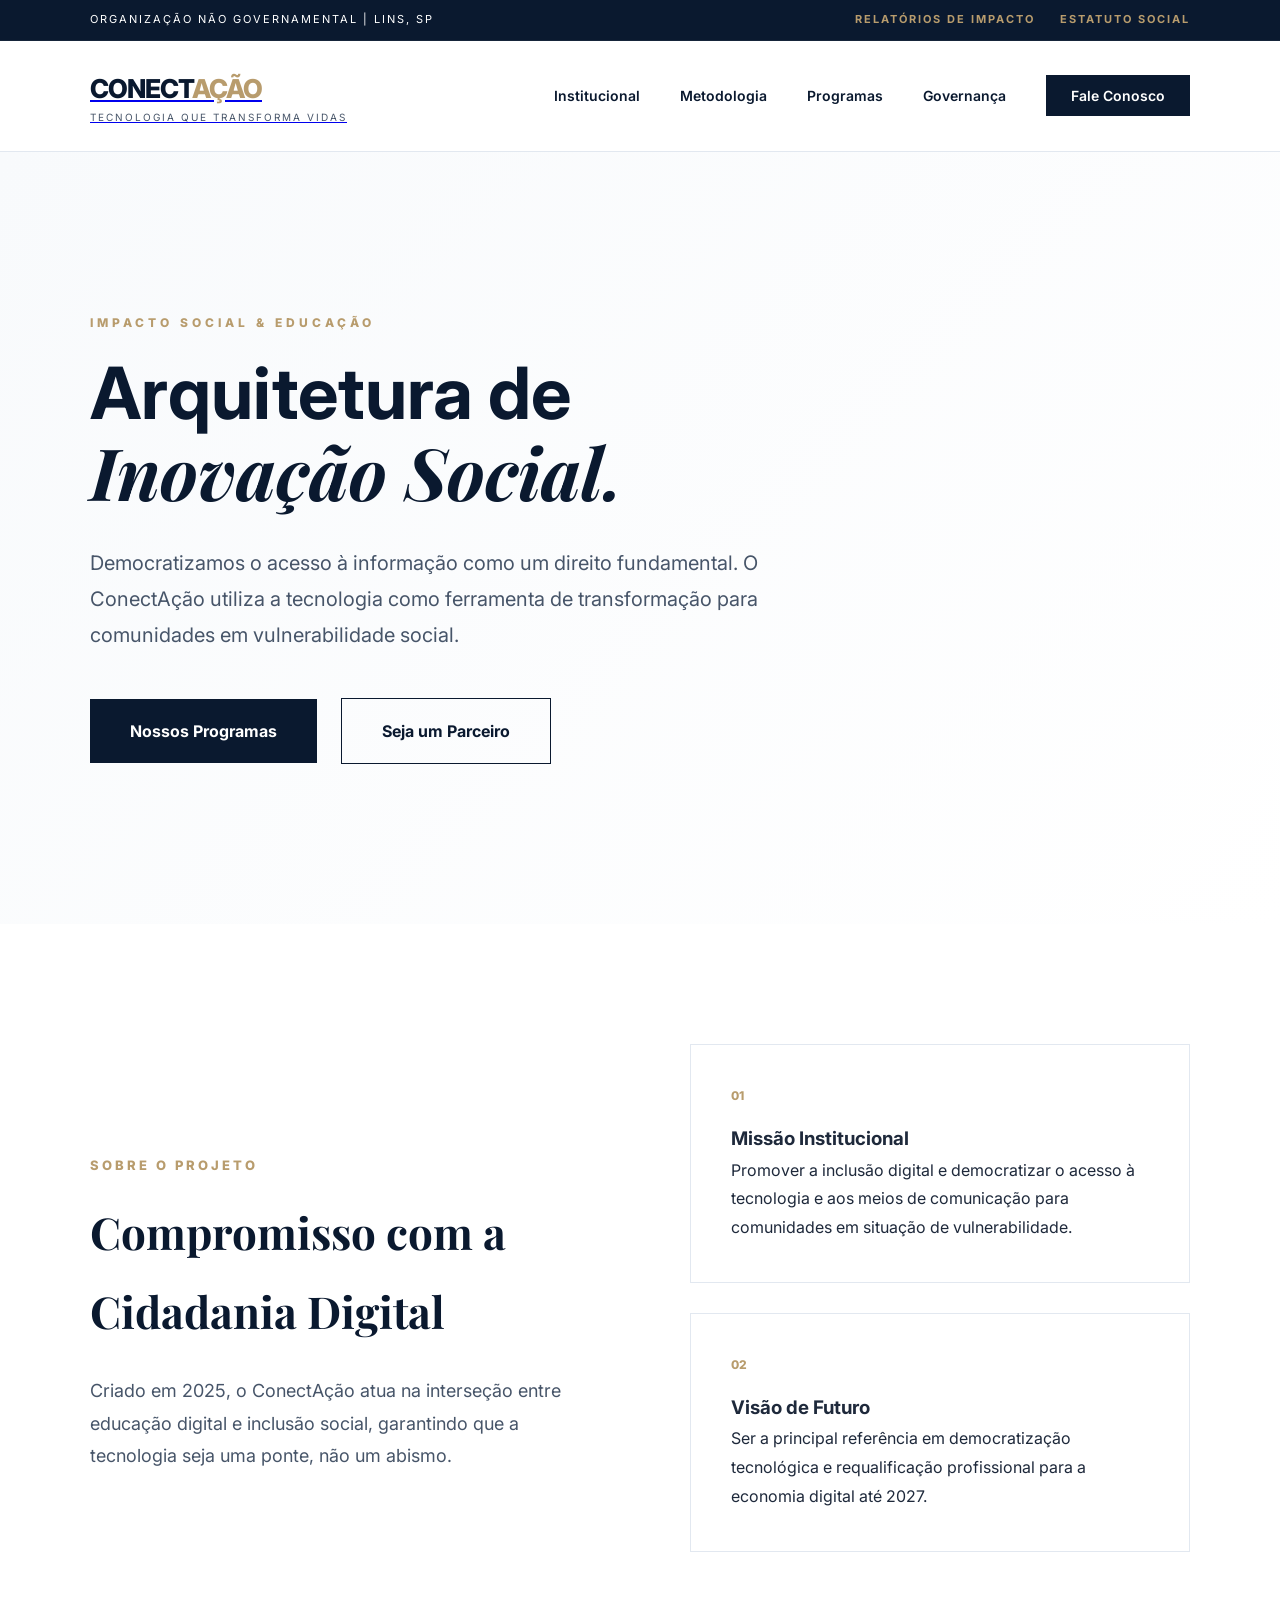
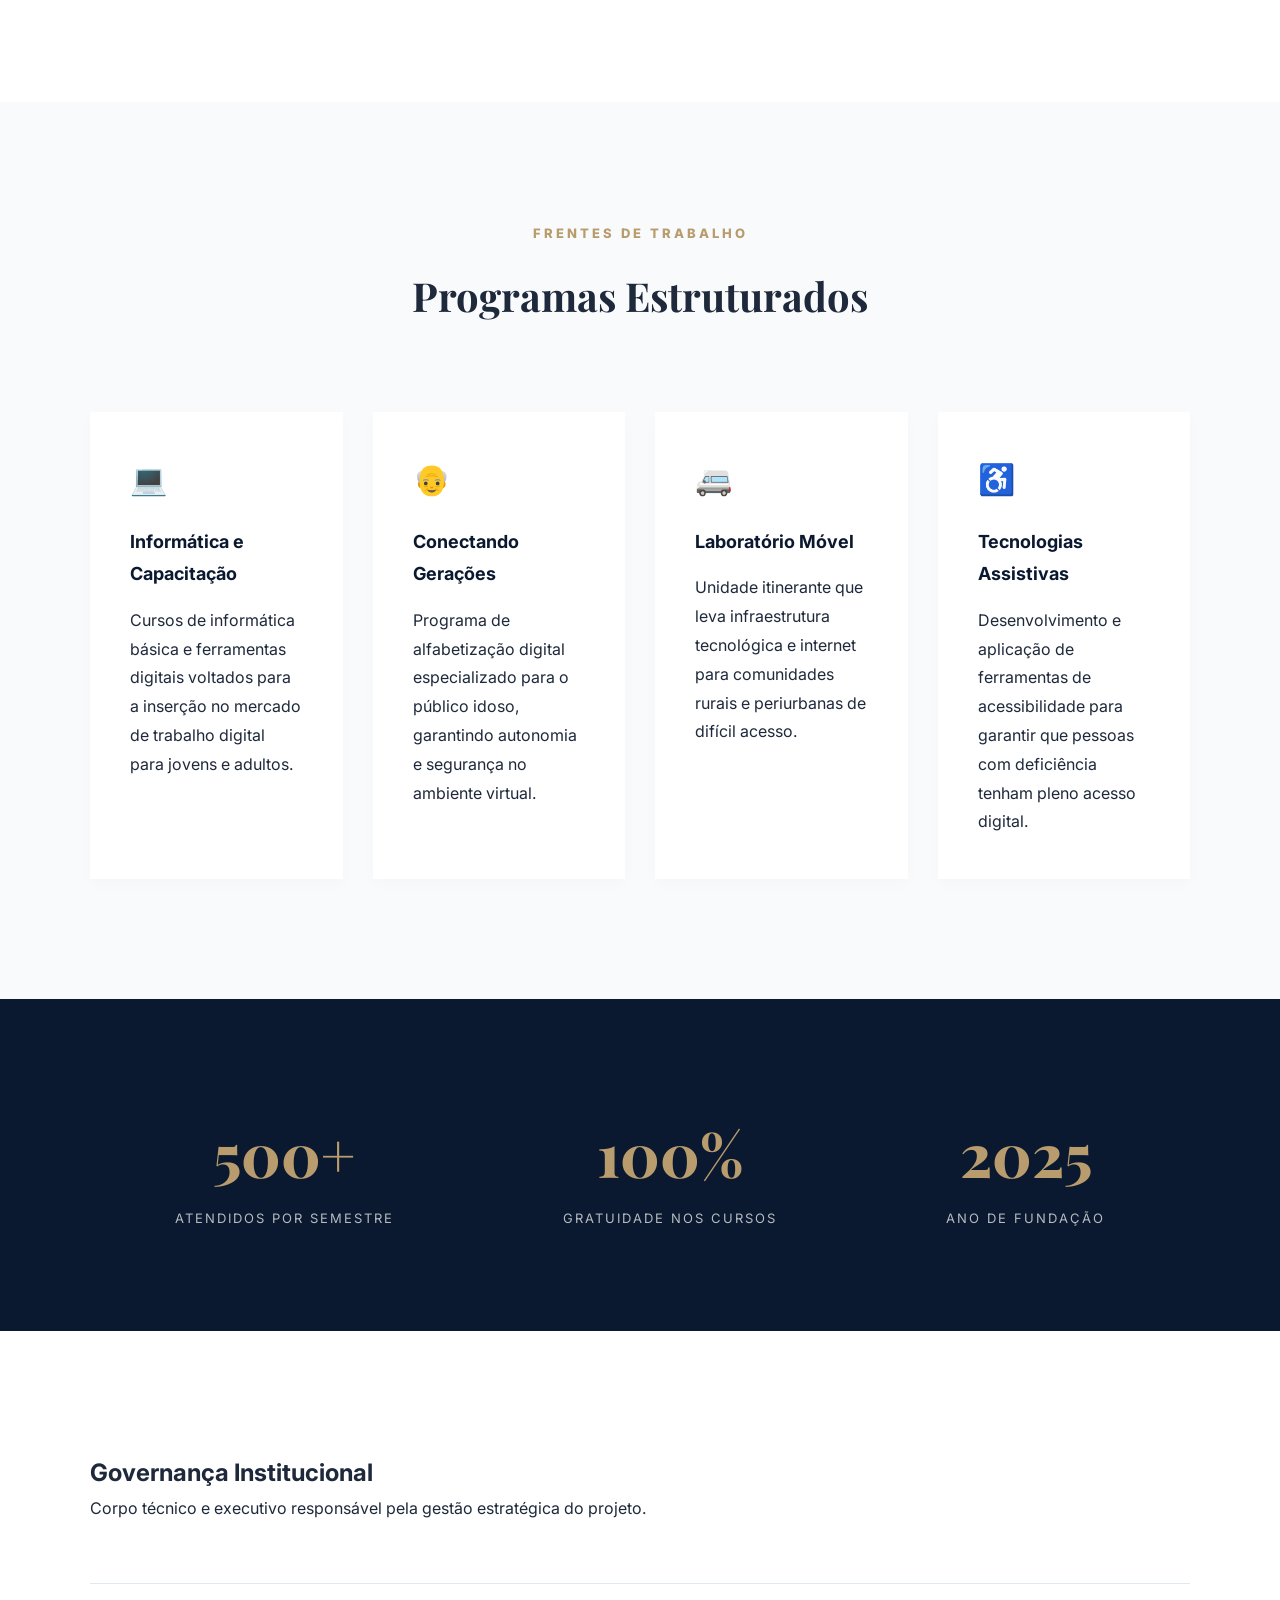
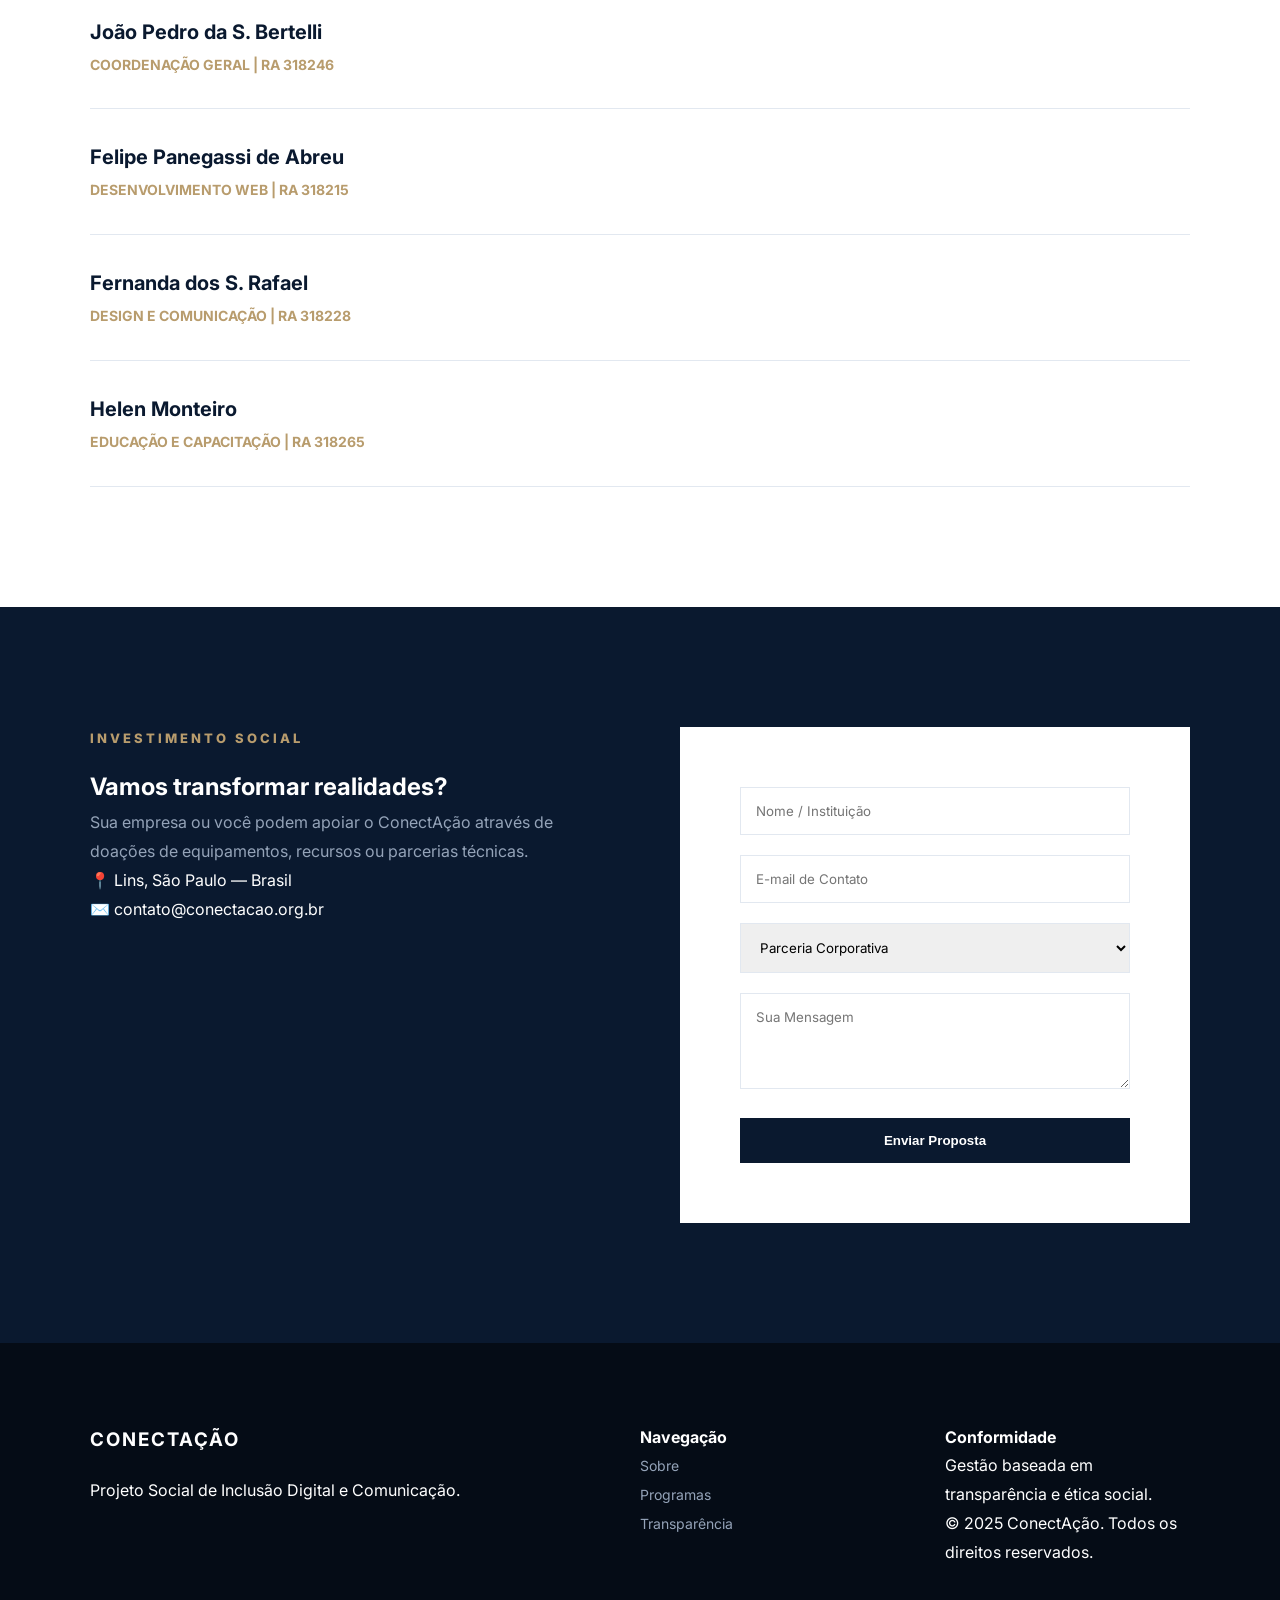
==== conectacao/Index.html @ 4075c325 "feat: estrutura inicial do projeto ConectAção" ====
<!DOCTYPE html>
<html lang="pt-BR">
<head>
    <meta charset="UTF-8">
    <meta name="viewport" content="width=device-width, initial-scale=1.0">
    <title>ConectAção — Inclusão Digital e Responsabilidade Social</title>
    <link href="https://fonts.googleapis.com/css2?family=Playfair+Display:ital,wght@0,700;1,700&family=Inter:wght@300;400;500;600;700;800&display=swap" rel="stylesheet">
    <link rel="stylesheet" href="Styles.css">
</head>
<body>

    <aside class="top-bar">
        <div class="container flex-row">
            <div class="top-label">Organização Não Governamental | Lins, SP</div>
            <div class="top-nav">
                <a href="#transparencia">Relatórios de Impacto</a>
                <a href="#governanca">Estatuto Social</a>
            </div>
        </div>
    </aside>

    <header class="main-header">
        <div class="container header-wrapper">
            <div class="brand">
                <a href="#" class="logo-group">
                    <span class="logo-main">CONECT<span>AÇÃO</span></span>
                    <span class="logo-tagline">Tecnologia que transforma vidas</span>
                </a>
            </div>
            <nav class="navigation">
                <ul class="nav-list">
                    <li><a href="#institucional">Institucional</a></li>
                    <li><a href="#metodologia">Metodologia</a></li>
                    <li><a href="#programas">Programas</a></li>
                    <li><a href="#equipe">Governança</a></li>
                    <li><a href="#contato" class="btn-nav">Fale Conosco</a></li>
                </ul>
            </nav>
        </div>
    </header>

    <main>
        <section class="hero-section">
            <div class="container">
                <div class="hero-grid">
                    <div class="hero-content">
                        <span class="category-tag">Impacto Social & Educação</span>
                        <h1>Arquitetura de <br><span class="serif">Inovação Social.</span></h1>
                        <p>Democratizamos o acesso à informação como um direito fundamental. O ConectAção utiliza a tecnologia como ferramenta de transformação para comunidades em vulnerabilidade social.</p>
                        <div class="hero-cta">
                            <a href="#programas" class="btn btn-dark">Nossos Programas</a>
                            <a href="#contato" class="btn btn-outline">Seja um Parceiro</a>
                        </div>
                    </div>
                </div>
            </div>
        </section>

        <section id="institucional" class="section-spacer">
            <div class="container">
                <div class="grid-2">
                    <div class="content-header">
                        <span class="overline">Sobre o Projeto</span>
                        <h2>Compromisso com a Cidadania Digital</h2>
                        <p class="text-lead">Criado em 2025, o ConectAção atua na interseção entre educação digital e inclusão social, garantindo que a tecnologia seja uma ponte, não um abismo.</p>
                    </div>
                    <div class="cards-stack">
                        <div class="info-card">
                            <div class="card-num">01</div>
                            <h3>Missão Institucional</h3>
                            <p>Promover a inclusão digital e democratizar o acesso à tecnologia e aos meios de comunicação para comunidades em situação de vulnerabilidade.</p>
                        </div>
                        <div class="info-card">
                            <div class="card-num">02</div>
                            <h3>Visão de Futuro</h3>
                            <p>Ser a principal referência em democratização tecnológica e requalificação profissional para a economia digital até 2027.</p>
                        </div>
                    </div>
                </div>
            </div>
        </section>

        <section id="programas" class="section-spacer bg-soft">
            <div class="container">
                <div class="center-header">
                    <span class="overline">Frentes de Trabalho</span>
                    <h2>Programas Estruturados</h2>
                </div>
                <div class="program-grid">
                    <article class="program-item">
                        <div class="p-icon">💻</div>
                        <h4>Informática e Capacitação</h4>
                        <p>Cursos de informática básica e ferramentas digitais voltados para a inserção no mercado de trabalho digital para jovens e adultos.</p>
                    </article>
                    <article class="program-item">
                        <div class="p-icon">👴</div>
                        <h4>Conectando Gerações</h4>
                        <p>Programa de alfabetização digital especializado para o público idoso, garantindo autonomia e segurança no ambiente virtual.</p>
                    </article>
                    <article class="program-item">
                        <div class="p-icon">🚐</div>
                        <h4>Laboratório Móvel</h4>
                        <p>Unidade itinerante que leva infraestrutura tecnológica e internet para comunidades rurais e periurbanas de difícil acesso.</p>
                    </article>
                    <article class="program-item">
                        <div class="p-icon">♿</div>
                        <h4>Tecnologias Assistivas</h4>
                        <p>Desenvolvimento e aplicação de ferramentas de acessibilidade para garantir que pessoas com deficiência tenham pleno acesso digital.</p>
                    </article>
                </div>
            </div>
        </section>

        <section class="impact-stats">
            <div class="container">
                <div class="stats-grid">
                    <div class="stat-box">
                        <div class="stat-value">500+</div>
                        <div class="stat-label">Atendidos por Semestre</div>
                    </div>
                    <div class="stat-box">
                        <div class="stat-value">100%</div>
                        <div class="stat-label">Gratuidade nos Cursos</div>
                    </div>
                    <div class="stat-box">
                        <div class="stat-value">2025</div>
                        <div class="stat-label">Ano de Fundação</div>
                    </div>
                </div>
            </div>
        </section>

        <section id="equipe" class="section-spacer">
            <div class="container">
                <div class="section-title-line">
                    <h2>Governança Institucional</h2>
                    <p>Corpo técnico e executivo responsável pela gestão estratégica do projeto.</p>
                </div>
                <div class="team-list">
                    <div class="member-entry">
                        <div class="member-info">
                            <strong>João Pedro da S. Bertelli</strong>
                            <span>Coordenação Geral | RA 318246</span>
                        </div>
                    </div>
                    <div class="member-entry">
                        <div class="member-info">
                            <strong>Felipe Panegassi de Abreu</strong>
                            <span>Desenvolvimento Web | RA 318215</span>
                        </div>
                    </div>
                    <div class="member-entry">
                        <div class="member-info">
                            <strong>Fernanda dos S. Rafael</strong>
                            <span>Design e Comunicação | RA 318228</span>
                        </div>
                    </div>
                    <div class="member-entry">
                        <div class="member-info">
                            <strong>Helen Monteiro </strong>
                            <span>Educação e Capacitação | RA 318265</span>
                        </div>
                    </div>
                </div>
            </div>
        </section>

        <section id="contato" class="section-spacer bg-dark">
            <div class="container">
                <div class="contact-wrapper">
                    <div class="contact-text">
                        <span class="overline gold">Investimento Social</span>
                        <h2 class="white">Vamos transformar realidades?</h2>
                        <p class="white-faded">Sua empresa ou você podem apoiar o ConectAção através de doações de equipamentos, recursos ou parcerias técnicas.</p>
                        <div class="contact-details">
                            <p class="white">📍 Lins, São Paulo — Brasil</p>
                            <p class="white">✉️ contato@conectacao.org.br</p>
                        </div>
                    </div>
                    <div class="contact-form">
                        <form>
                            <input type="text" placeholder="Nome / Instituição" required>
                            <input type="email" placeholder="E-mail de Contato" required>
                            <select>
                                <option>Parceria Corporativa</option>
                                <option>Doação de Equipamentos</option>
                                <option>Voluntariado Técnico</option>
                                <option>Dúvidas Gerais</option>
                            </select>
                            <textarea rows="4" placeholder="Sua Mensagem"></textarea>
                            <button type="submit" class="btn-submit">Enviar Proposta</button>
                        </form>
                    </div>
                </div>
            </div>
        </section>
    </main>

    <footer class="footer-corporate">
        <div class="container footer-grid">
            <div class="footer-brand">
                <h3>CONECTAÇÃO</h3>
                <p>Projeto Social de Inclusão Digital e Comunicação.</p>
            </div>
            <div class="footer-links">
                <h4>Navegação</h4>
                <ul>
                    <li><a href="#institucional">Sobre</a></li>
                    <li><a href="#programas">Programas</a></li>
                    <li><a href="#contato">Transparência</a></li>
                </ul>
            </div>
            <div class="footer-legal">
                <h4>Conformidade</h4>
                <p>Gestão baseada em transparência e ética social.</p>
                <p>&copy; 2025 ConectAção. Todos os direitos reservados.</p>
            </div>
        </div>
    </footer>

</body>
</html>
---- conectacao/Styles.css ----
/* 1. VARIÁVEIS E SISTEMA DE DESIGN */
:root {
    --navy-blue: #0a192f;
    --navy-light: #112240;
    --gold-subtle: #b89c6d;
    --gold-dark: #967d48;
    --slate-dark: #1e293b;
    --slate-text: #475569;
    --border-gray: #e2e8f0;
    --soft-bg: #f8fafc;
    --pure-white: #ffffff;
    --transition-smooth: all 0.5s cubic-bezier(0.165, 0.84, 0.44, 1);
    --container-width: 1140px;
}

/* 2. CONFIGURAÇÕES BASE */
* {
    margin: 0;
    padding: 0;
    box-sizing: border-box;
}

html {
    scroll-behavior: smooth;
}

body {
    font-family: 'Inter', sans-serif;
    color: var(--slate-dark);
    line-height: 1.8;
    background-color: var(--pure-white);
    -webkit-font-smoothing: antialiased;
}

/* 3. UTILITÁRIOS DE LAYOUT */
.container {
    max-width: var(--container-width);
    margin: 0 auto;
    padding: 0 20px;
}

.flex-row {
    display: flex;
    justify-content: space-between;
    align-items: center;
}

.section-spacer {
    padding: 120px 0;
}

.bg-soft { background-color: var(--soft-bg); }
.bg-dark { background-color: var(--navy-blue); }

.white { color: var(--pure-white); }
.white-faded { color: #94a3b8; }
.serif { font-family: 'Playfair Display', serif; font-style: italic; }

/* 4. TOP BAR & HEADER */
.top-bar {
    background: var(--navy-blue);
    color: var(--pure-white);
    font-size: 11px;
    padding: 10px 0;
    text-transform: uppercase;
    letter-spacing: 2px;
    border-bottom: 1px solid rgba(255,255,255,0.05);
}

.top-nav a {
    color: var(--gold-subtle);
    text-decoration: none;
    margin-left: 20px;
    font-weight: 700;
}

.main-header {
    padding: 25px 0;
    border-bottom: 1px solid var(--border-gray);
    position: sticky;
    top: 0;
    background: rgba(255,255,255,0.98);
    z-index: 1000;
}

.header-wrapper {
    display: flex;
    justify-content: space-between;
    align-items: center;
}

.logo-main {
    font-weight: 800;
    font-size: 26px;
    letter-spacing: -1px;
    color: var(--navy-blue);
    display: block;
}

.logo-main span { color: var(--gold-subtle); }

.logo-tagline {
    font-size: 10px;
    text-transform: uppercase;
    letter-spacing: 2px;
    color: var(--slate-text);
    display: block;
    margin-top: -5px;
}

.nav-list {
    display: flex;
    list-style: none;
    gap: 40px;
    align-items: center;
}

.nav-list a {
    text-decoration: none;
    color: var(--navy-blue);
    font-size: 14px;
    font-weight: 600;
    transition: var(--transition-smooth);
}

.nav-list a:hover { color: var(--gold-subtle); }

.btn-nav {
    background: var(--navy-blue);
    color: #fff !important;
    padding: 12px 25px;
    border-radius: 0;
}

/* 5. HERO SECTION */
.hero-section {
    padding: 160px 0;
    background: linear-gradient(135deg, var(--soft-bg) 0%, #ffffff 100%);
    position: relative;
    overflow: hidden;
}

.hero-grid {
    display: grid;
    grid-template-columns: 1fr;
}

.category-tag {
    color: var(--gold-subtle);
    text-transform: uppercase;
    font-weight: 800;
    font-size: 12px;
    letter-spacing: 4px;
    display: block;
    margin-bottom: 20px;
}

.hero-content h1 {
    font-size: 72px;
    line-height: 1.1;
    color: var(--navy-blue);
    margin-bottom: 30px;
}

.hero-content p {
    font-size: 20px;
    max-width: 700px;
    color: var(--slate-text);
    margin-bottom: 45px;
}

.btn {
    padding: 18px 40px;
    text-decoration: none;
    font-weight: 700;
    display: inline-block;
    transition: var(--transition-smooth);
}

.btn-dark { background: var(--navy-blue); color: #fff; }
.btn-outline { border: 1px solid var(--navy-blue); color: var(--navy-blue); margin-left: 20px; }

/* 6. INSTITUCIONAL GRID */
.grid-2 {
    display: grid;
    grid-template-columns: 1fr 1fr;
    gap: 100px;
    align-items: center;
}

.overline {
    color: var(--gold-subtle);
    text-transform: uppercase;
    font-size: 13px;
    font-weight: 800;
    letter-spacing: 3px;
    display: block;
    margin-bottom: 15px;
}

.content-header h2 {
    font-family: 'Playfair Display', serif;
    font-size: 44px;
    color: var(--navy-blue);
    margin-bottom: 25px;
}

.text-lead { font-size: 18px; color: var(--slate-text); }

.info-card {
    padding: 40px;
    border: 1px solid var(--border-gray);
    margin-bottom: 30px;
    transition: var(--transition-smooth);
}

.info-card:hover { border-color: var(--gold-subtle); transform: translateY(-5px); }

.card-num { color: var(--gold-subtle); font-weight: 800; font-size: 12px; margin-bottom: 15px; }

/* 7. PROGRAMAS GRID */
.center-header { text-align: center; margin-bottom: 80px; }
.center-header h2 { font-family: 'Playfair Display', serif; font-size: 40px; }

.program-grid {
    display: grid;
    grid-template-columns: repeat(4, 1fr);
    gap: 30px;
}

.program-item {
    background: #fff;
    padding: 40px;
    border-bottom: 3px solid transparent;
    transition: var(--transition-smooth);
    box-shadow: 0 5px 15px rgba(0,0,0,0.02);
}

.program-item:hover {
    border-bottom-color: var(--gold-subtle);
    box-shadow: 0 20px 40px rgba(0,0,0,0.05);
}

.p-icon { font-size: 30px; margin-bottom: 20px; }
.program-item h4 { margin-bottom: 15px; color: var(--navy-blue); font-size: 18px; }

/* 8. ESTATÍSTICAS */
.impact-stats {
    padding: 100px 0;
    background: var(--navy-blue);
    color: #fff;
}

.stats-grid {
    display: flex;
    justify-content: space-around;
    text-align: center;
}

.stat-value { font-size: 60px; font-weight: 800; color: var(--gold-subtle); font-family: 'Playfair Display', serif; }
.stat-label { text-transform: uppercase; letter-spacing: 2px; font-size: 13px; opacity: 0.7; }

/* 9. GOVERNANÇA LISTA */
.team-list { margin-top: 60px; border-top: 1px solid var(--border-gray); }
.member-entry {
    padding: 30px 0;
    border-bottom: 1px solid var(--border-gray);
    display: flex;
    justify-content: space-between;
}

.member-info strong { font-size: 20px; color: var(--navy-blue); display: block; }
.member-info span { font-size: 14px; color: var(--gold-subtle); font-weight: 700; text-transform: uppercase; }

/* 10. CONTATO & FORMULÁRIO */
.contact-wrapper {
    display: grid;
    grid-template-columns: 1fr 1fr;
    gap: 80px;
}

.contact-form {
    background: #fff;
    padding: 60px;
}

.contact-form input, .contact-form select, .contact-form textarea {
    width: 100%;
    padding: 15px;
    margin-bottom: 20px;
    border: 1px solid var(--border-gray);
    font-family: inherit;
}

.btn-submit {
    background: var(--navy-blue);
    color: #fff;
    padding: 15px 30px;
    border: none;
    font-weight: 800;
    cursor: pointer;
    width: 100%;
}

/* 11. FOOTER */
.footer-corporate {
    background: #050c16;
    color: #fff;
    padding: 80px 0 40px;
}

.footer-grid { display: grid; grid-template-columns: 2fr 1fr 1fr; gap: 60px; }
.footer-brand h3 { letter-spacing: 2px; margin-bottom: 20px; }
.footer-links ul { list-style: none; }
.footer-links a { color: #94a3b8; text-decoration: none; font-size: 14px; }

/* 12. RESPONSIVIDADE ADAPTATIVA */
@media (max-width: 992px) {
    .grid-2, .contact-wrapper { grid-template-columns: 1fr; gap: 50px; }
    .program-grid { grid-template-columns: repeat(2, 1fr); }
    .hero-content h1 { font-size: 50px; }
}

@media (max-width: 768px) {
    .stats-grid { flex-direction: column; gap: 40px; }
    .nav-list { display: none; } /* Implementar Menu Mobile se necessário */
    .hero-section { padding: 100px 0; }
}
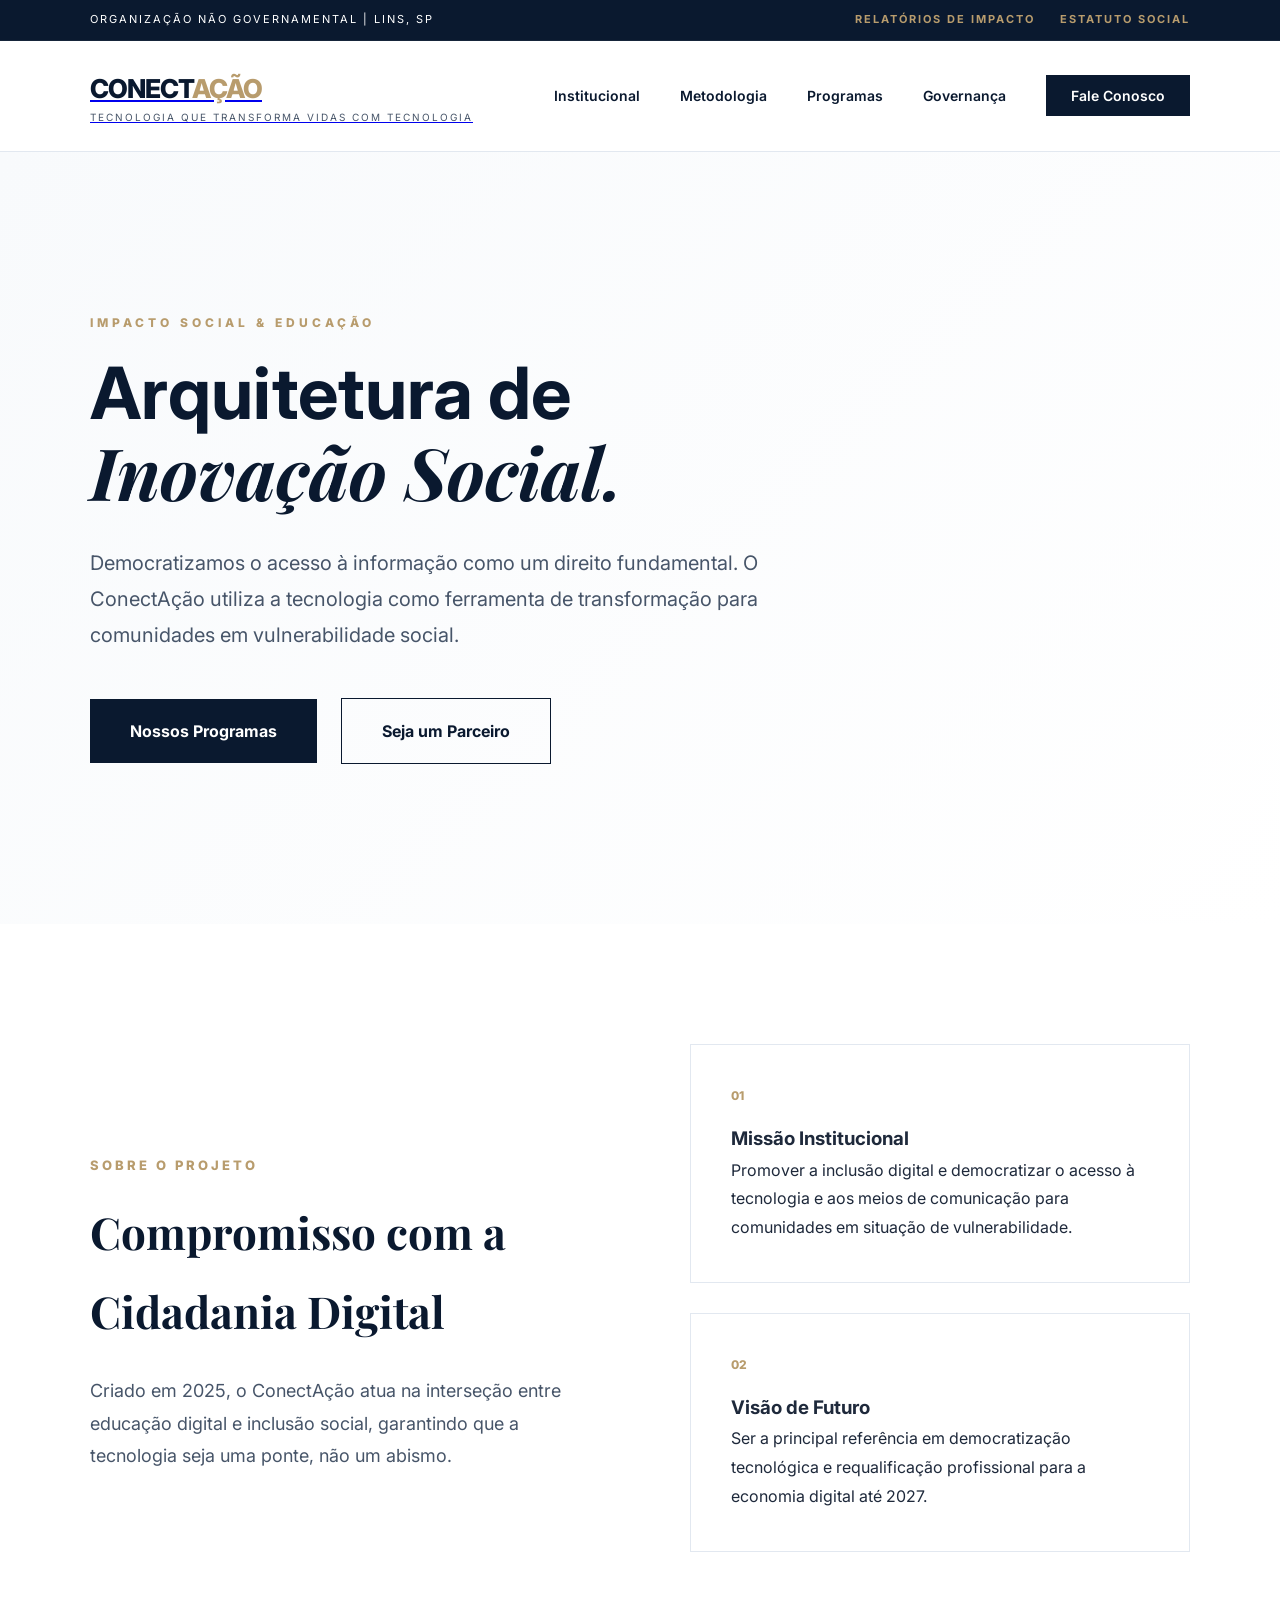
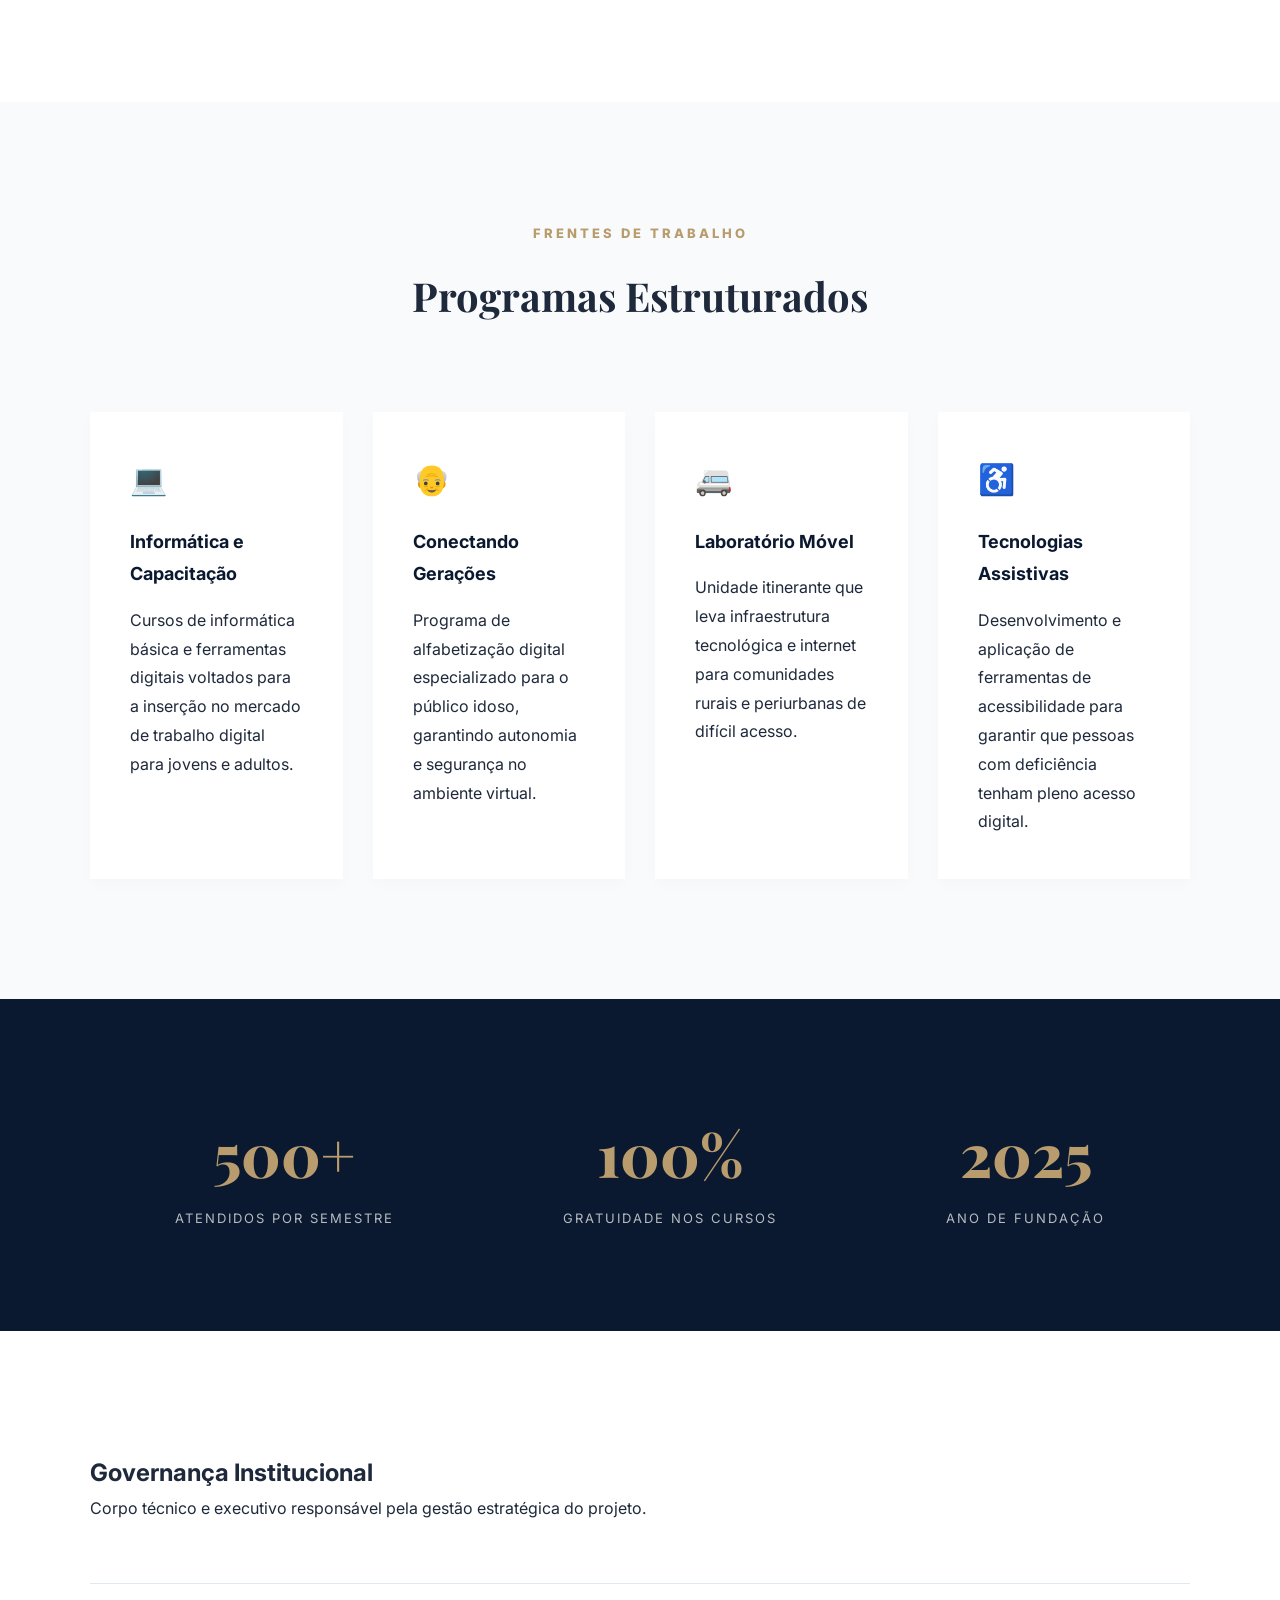
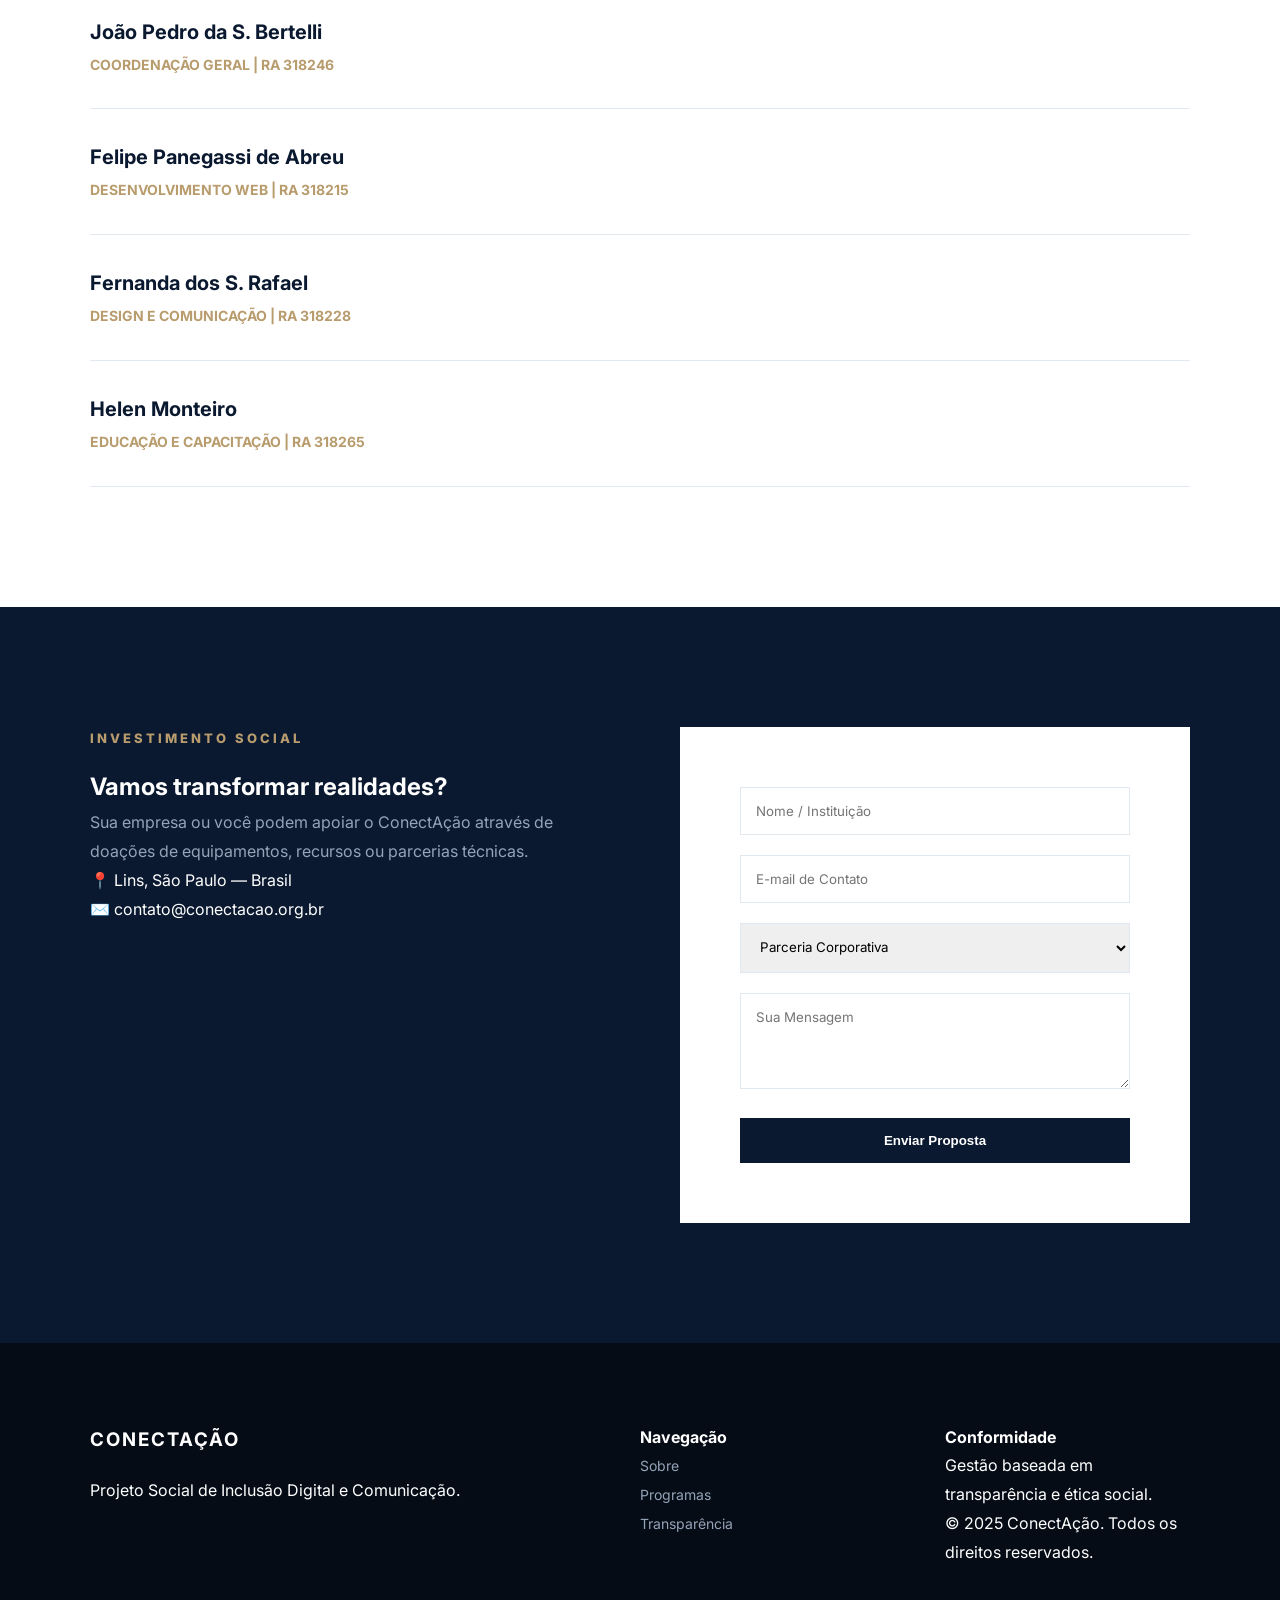
==== commit 92fa4617: "feat: adiciona header e hero section" ====
--- a/conectacao/Index.html
+++ b/conectacao/Index.html
@@ -24,7 +24,7 @@
             <div class="brand">
                 <a href="#" class="logo-group">
                     <span class="logo-main">CONECT<span>AÇÃO</span></span>
-                    <span class="logo-tagline">Tecnologia que transforma vidas</span>
+                    <span class="logo-tagline">Tecnologia que transforma vidas com tecnologia</span>
                 </a>
             </div>
             <nav class="navigation">
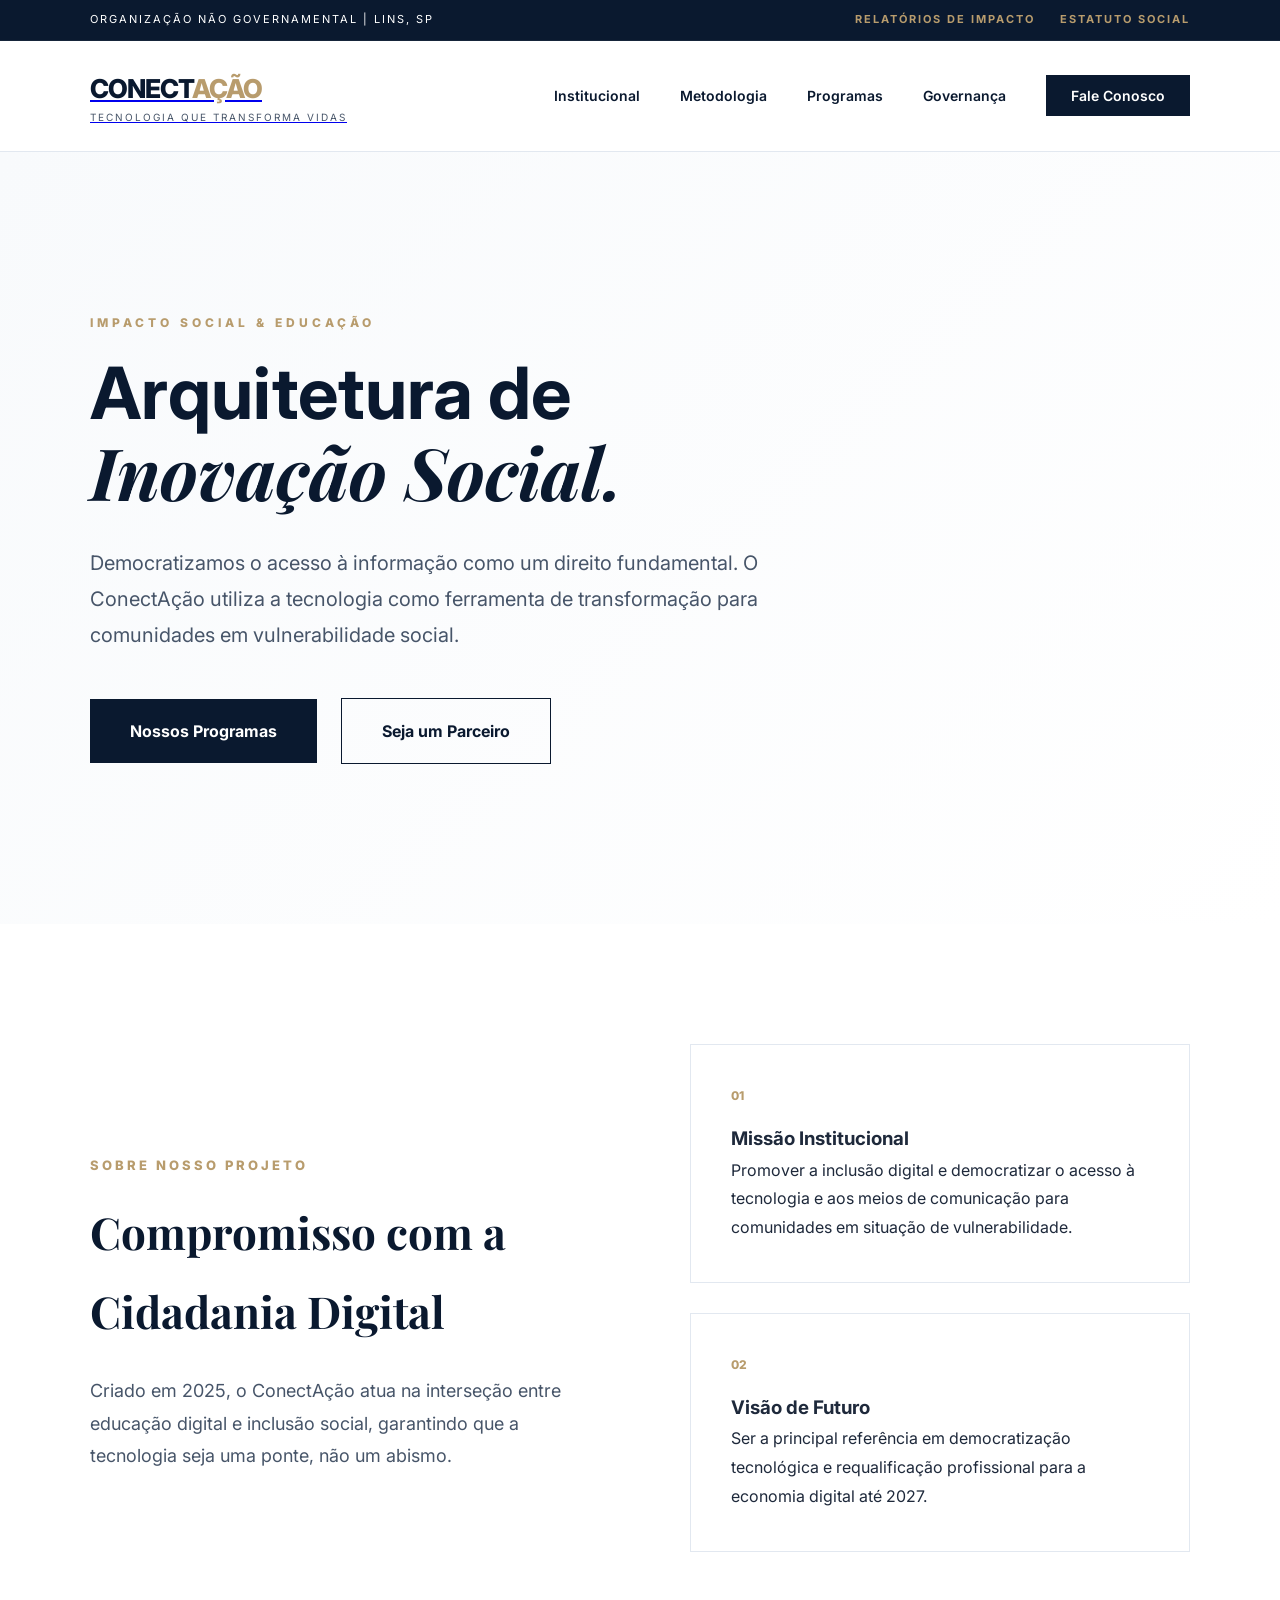
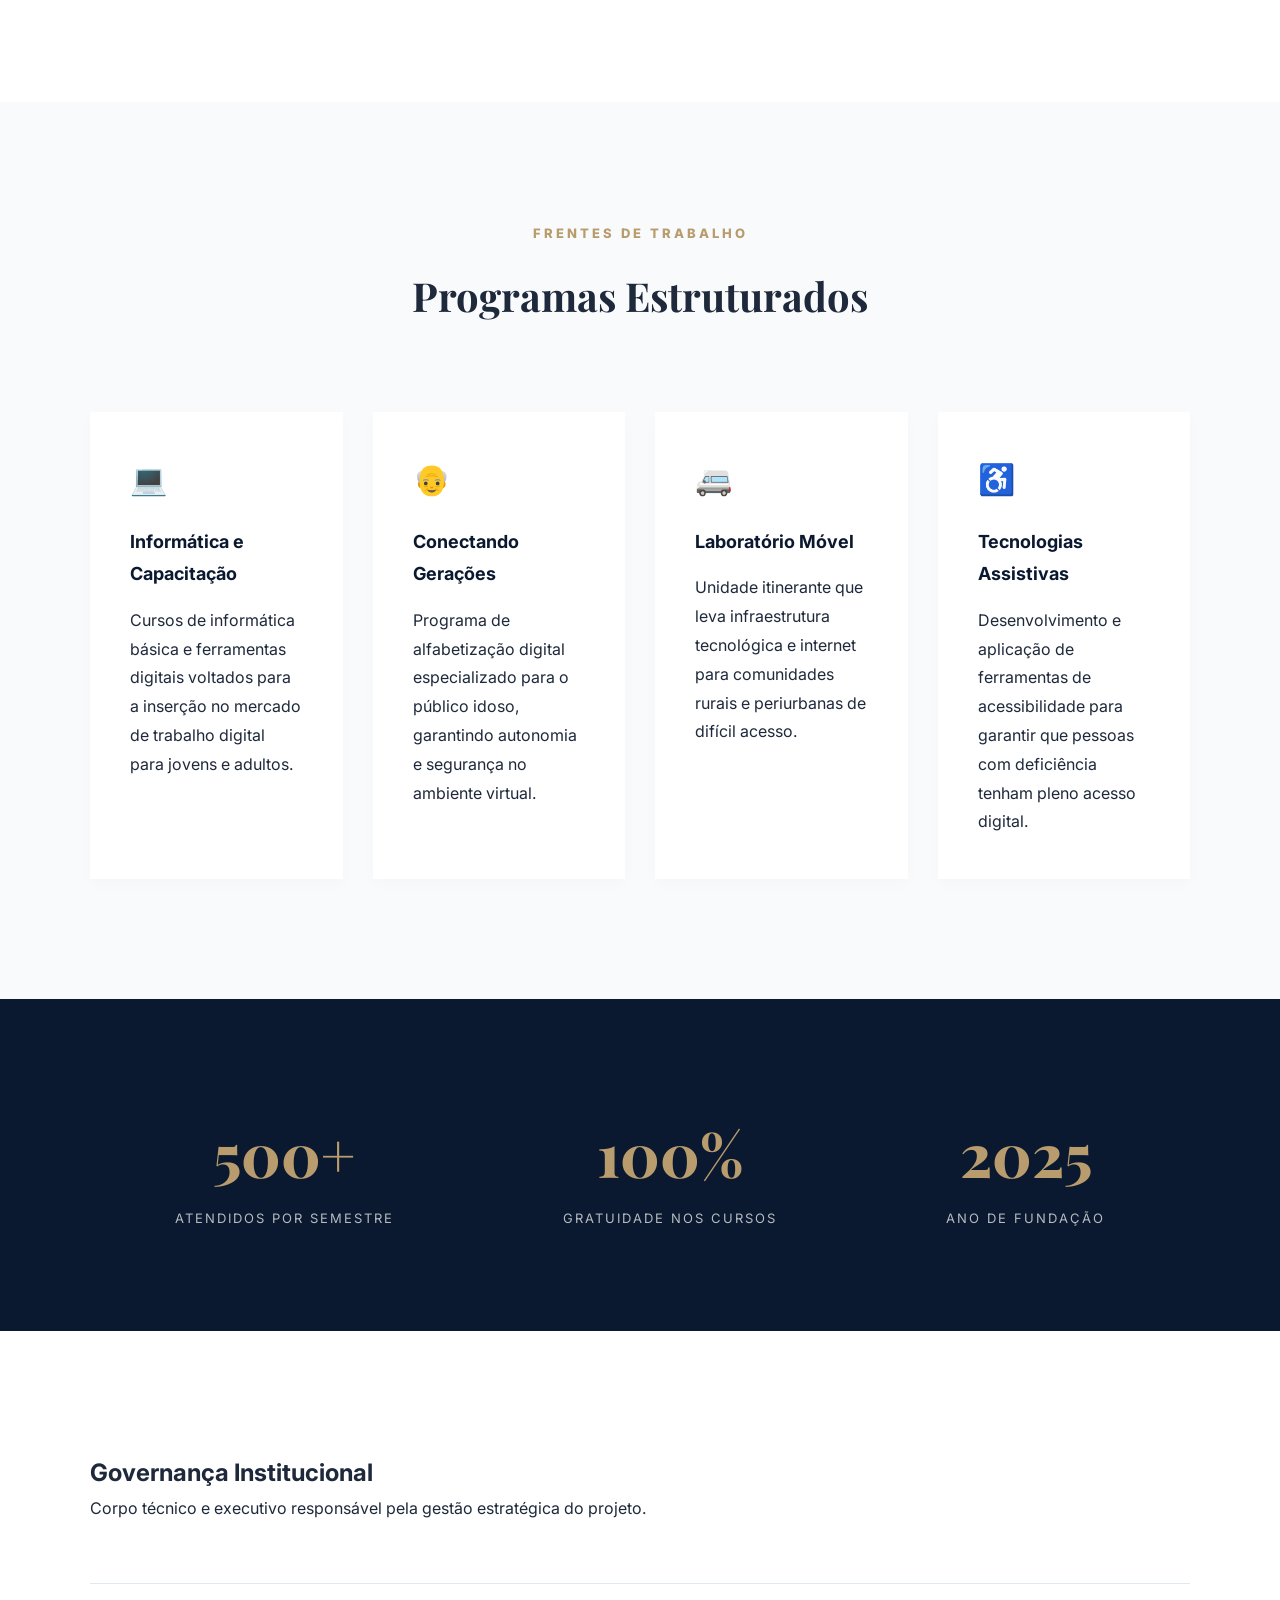
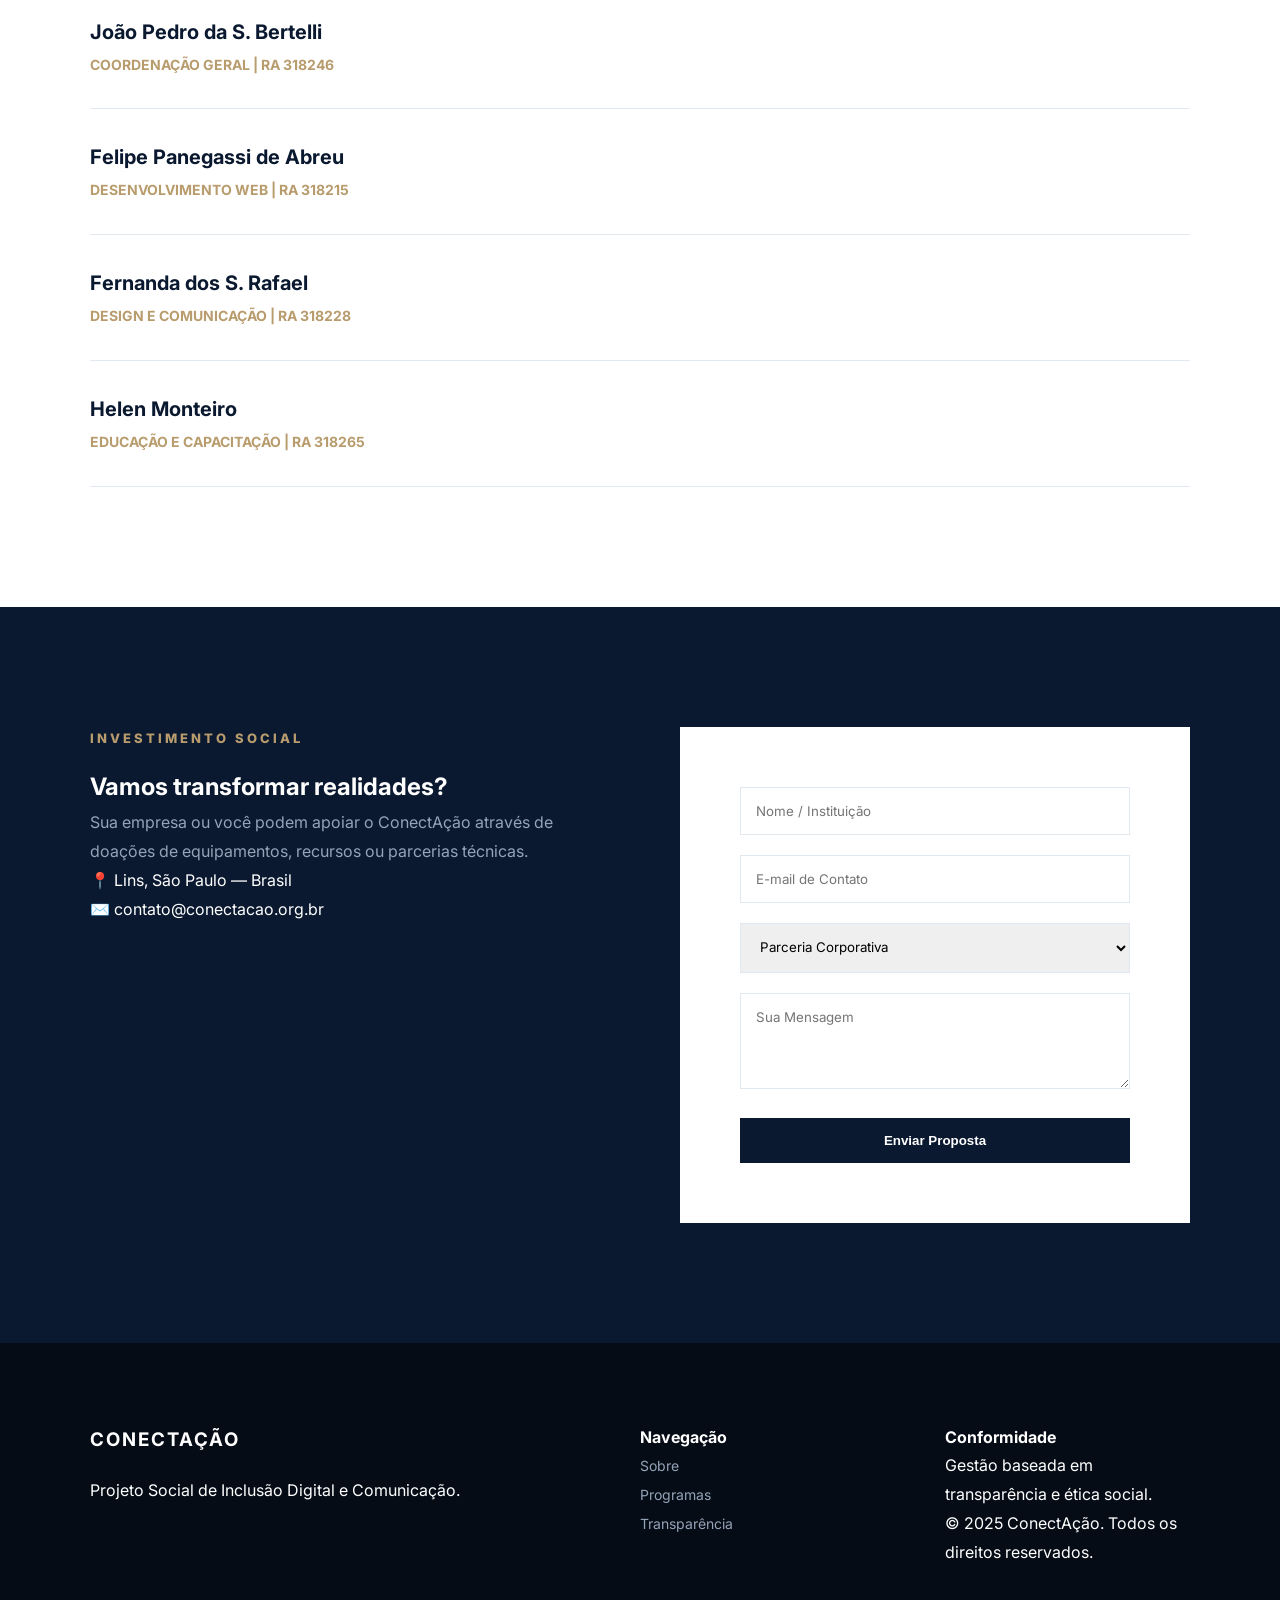
==== commit ed1a7c52: "feat: adiciona secao institucional" ====
--- a/conectacao/Index.html
+++ b/conectacao/Index.html
@@ -24,7 +24,7 @@
             <div class="brand">
                 <a href="#" class="logo-group">
                     <span class="logo-main">CONECT<span>AÇÃO</span></span>
-                    <span class="logo-tagline">Tecnologia que transforma vidas com tecnologia</span>
+                    <span class="logo-tagline">Tecnologia que transforma vidas</span>
                 </a>
             </div>
             <nav class="navigation">
@@ -60,7 +60,7 @@
             <div class="container">
                 <div class="grid-2">
                     <div class="content-header">
-                        <span class="overline">Sobre o Projeto</span>
+                        <span class="overline">Sobre nosso Projeto</span>
                         <h2>Compromisso com a Cidadania Digital</h2>
                         <p class="text-lead">Criado em 2025, o ConectAção atua na interseção entre educação digital e inclusão social, garantindo que a tecnologia seja uma ponte, não um abismo.</p>
                     </div>
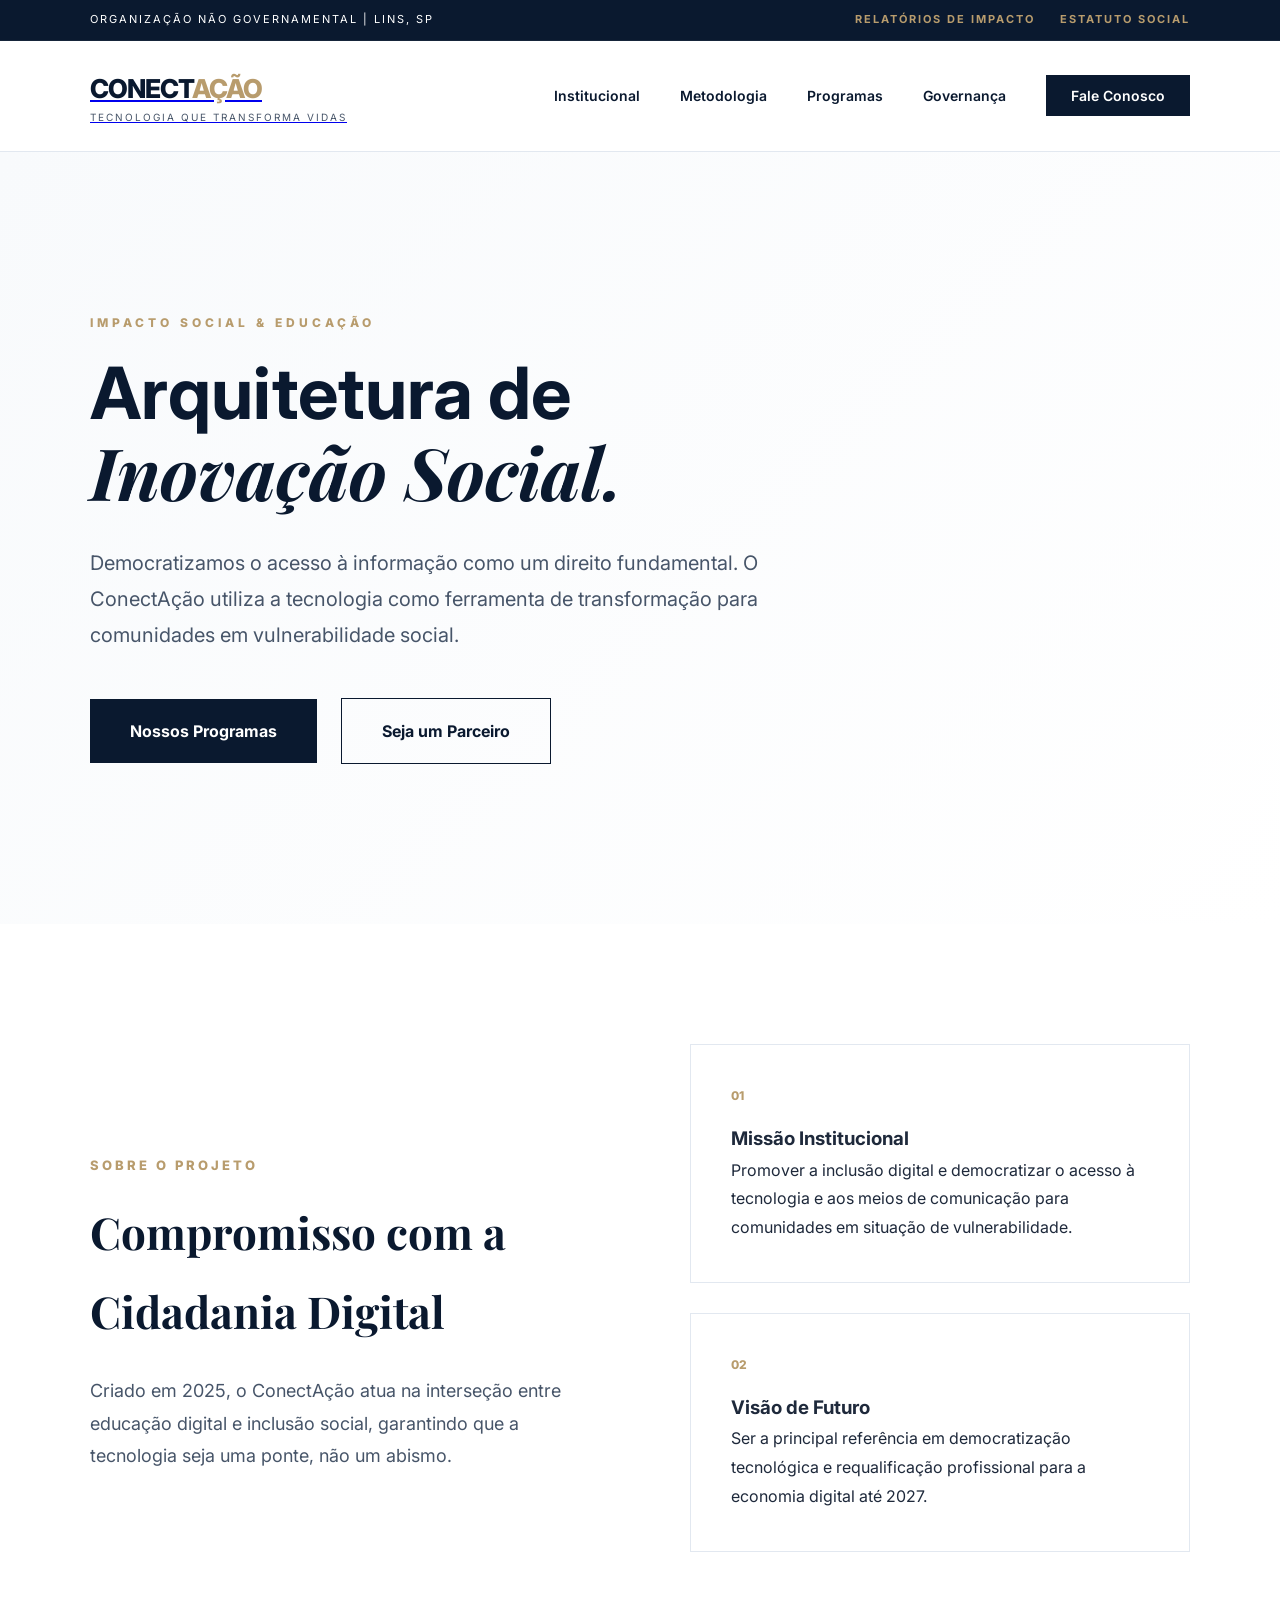
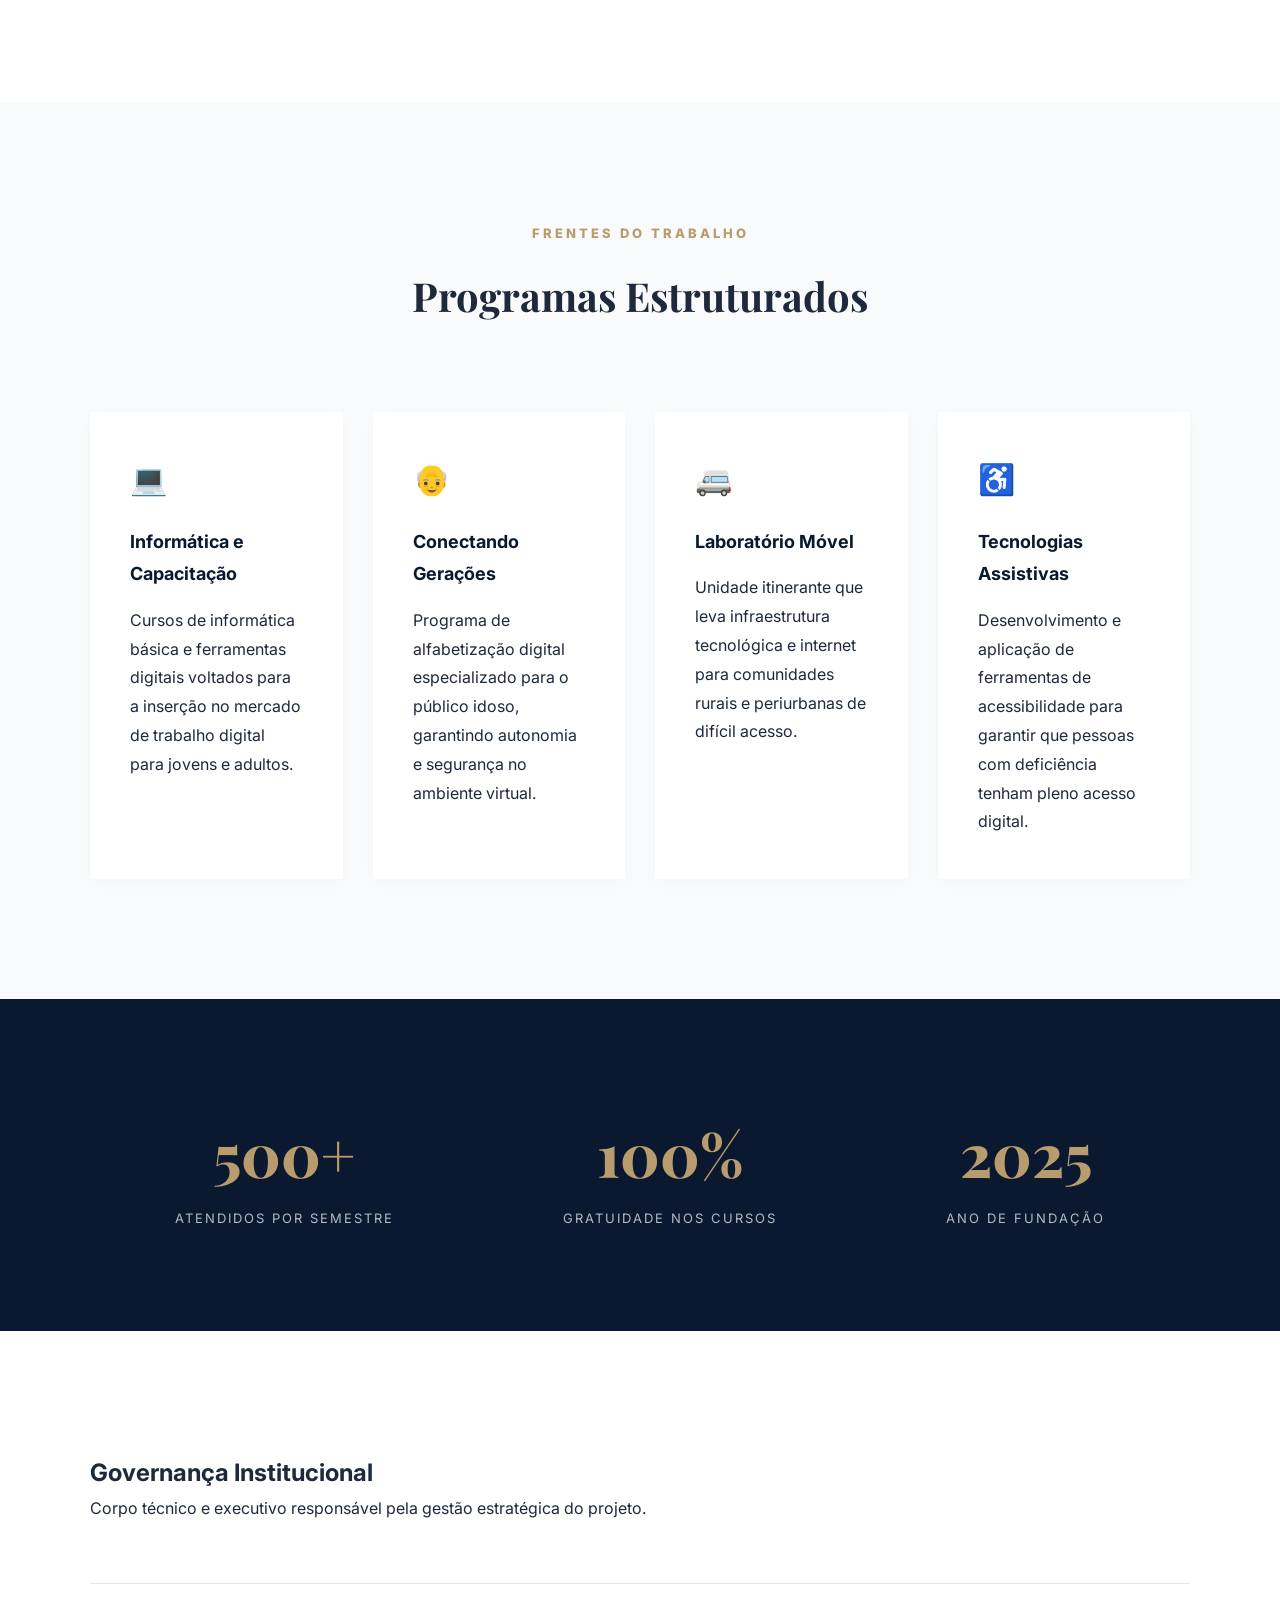
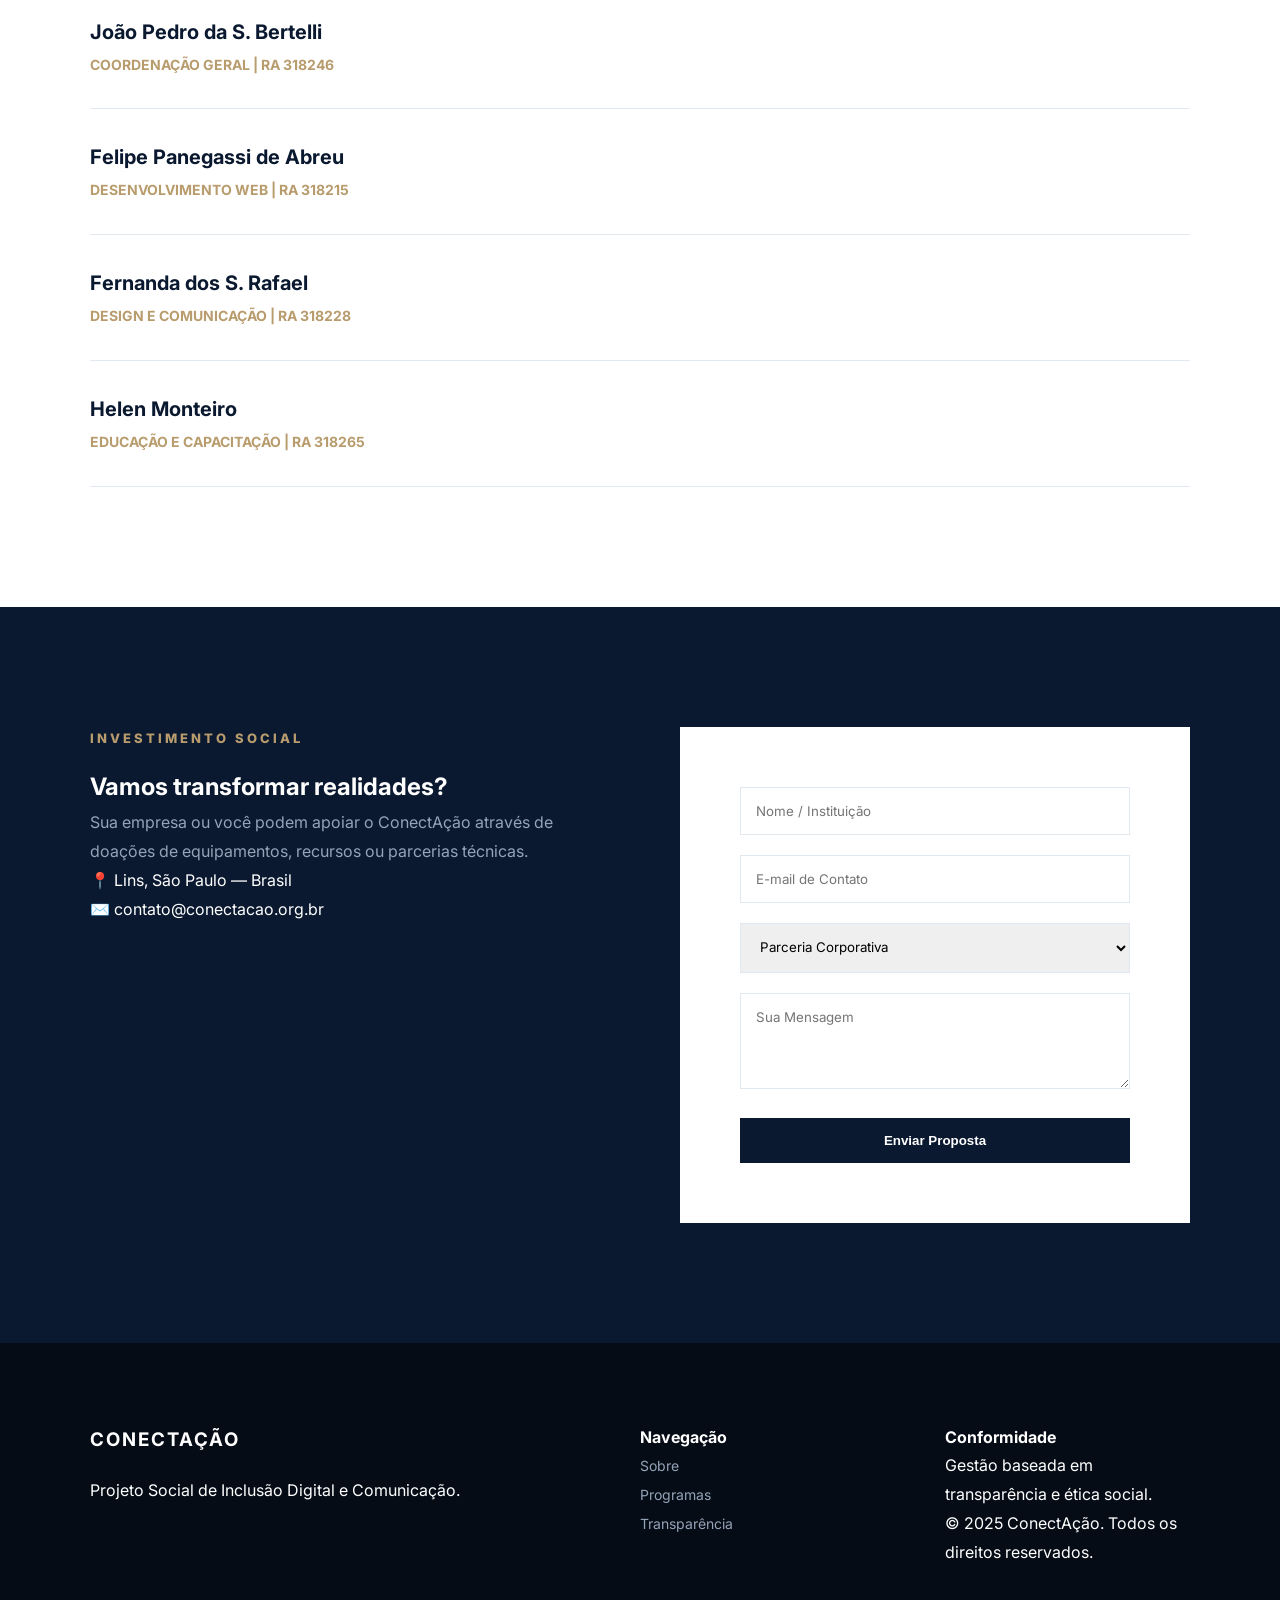
==== commit bc3690a6: "feat: adiciona secao de programas" ====
--- a/conectacao/Index.html
+++ b/conectacao/Index.html
@@ -60,7 +60,7 @@
             <div class="container">
                 <div class="grid-2">
                     <div class="content-header">
-                        <span class="overline">Sobre nosso Projeto</span>
+                        <span class="overline">Sobre o Projeto</span>
                         <h2>Compromisso com a Cidadania Digital</h2>
                         <p class="text-lead">Criado em 2025, o ConectAção atua na interseção entre educação digital e inclusão social, garantindo que a tecnologia seja uma ponte, não um abismo.</p>
                     </div>
@@ -83,7 +83,7 @@
         <section id="programas" class="section-spacer bg-soft">
             <div class="container">
                 <div class="center-header">
-                    <span class="overline">Frentes de Trabalho</span>
+                    <span class="overline">Frentes do Trabalho</span>
                     <h2>Programas Estruturados</h2>
                 </div>
                 <div class="program-grid">
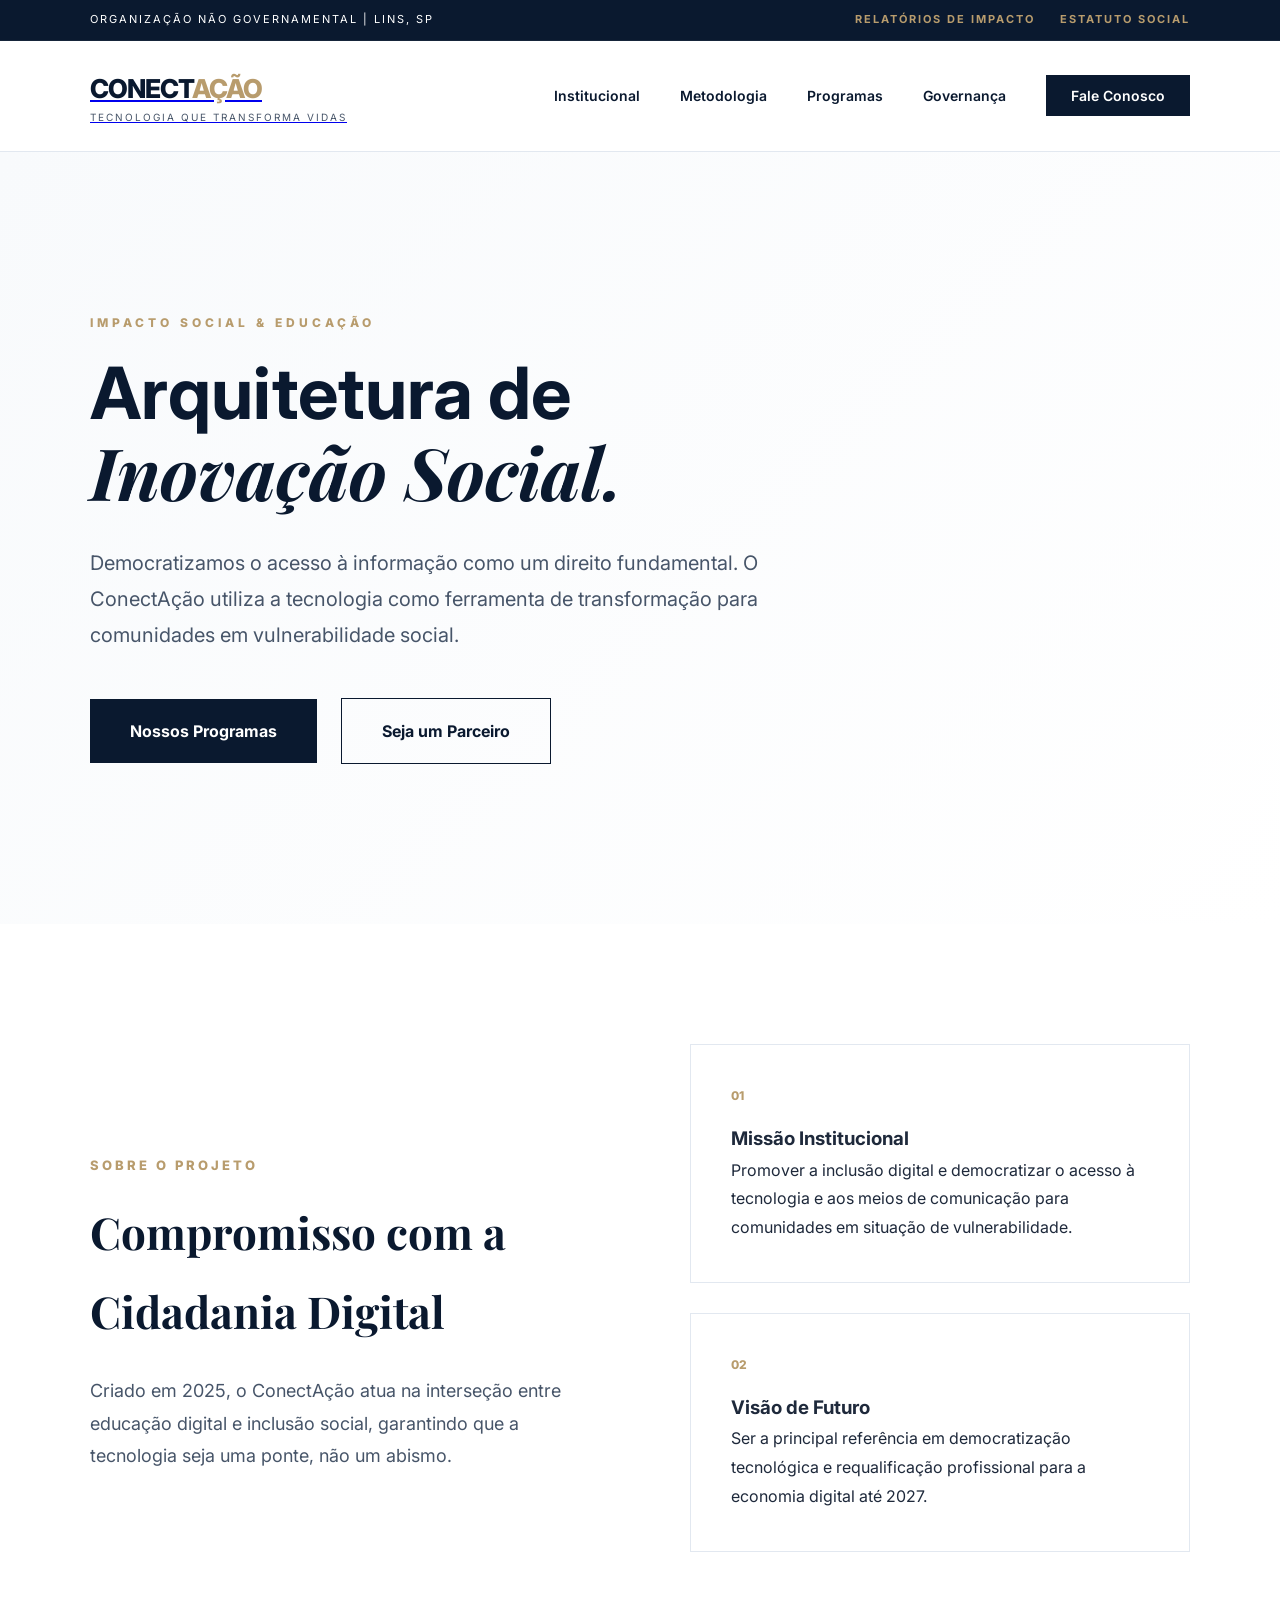
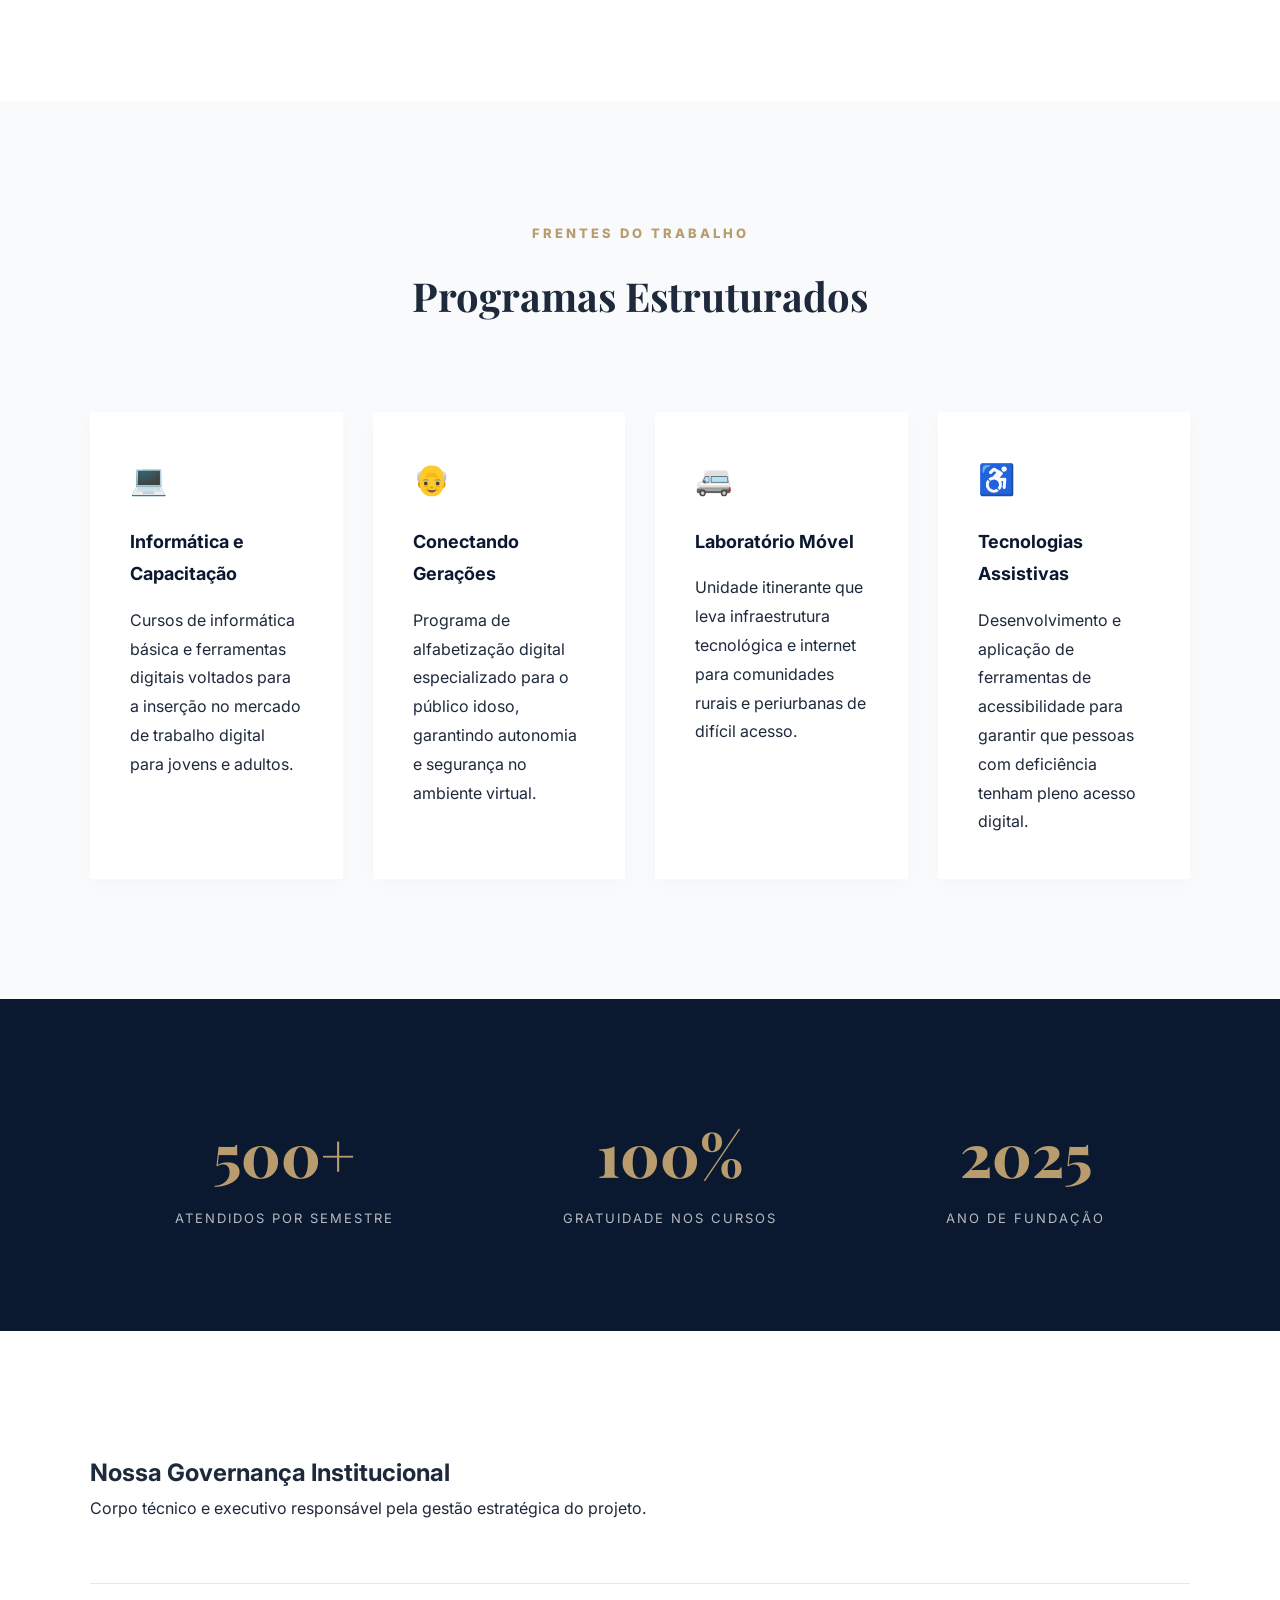
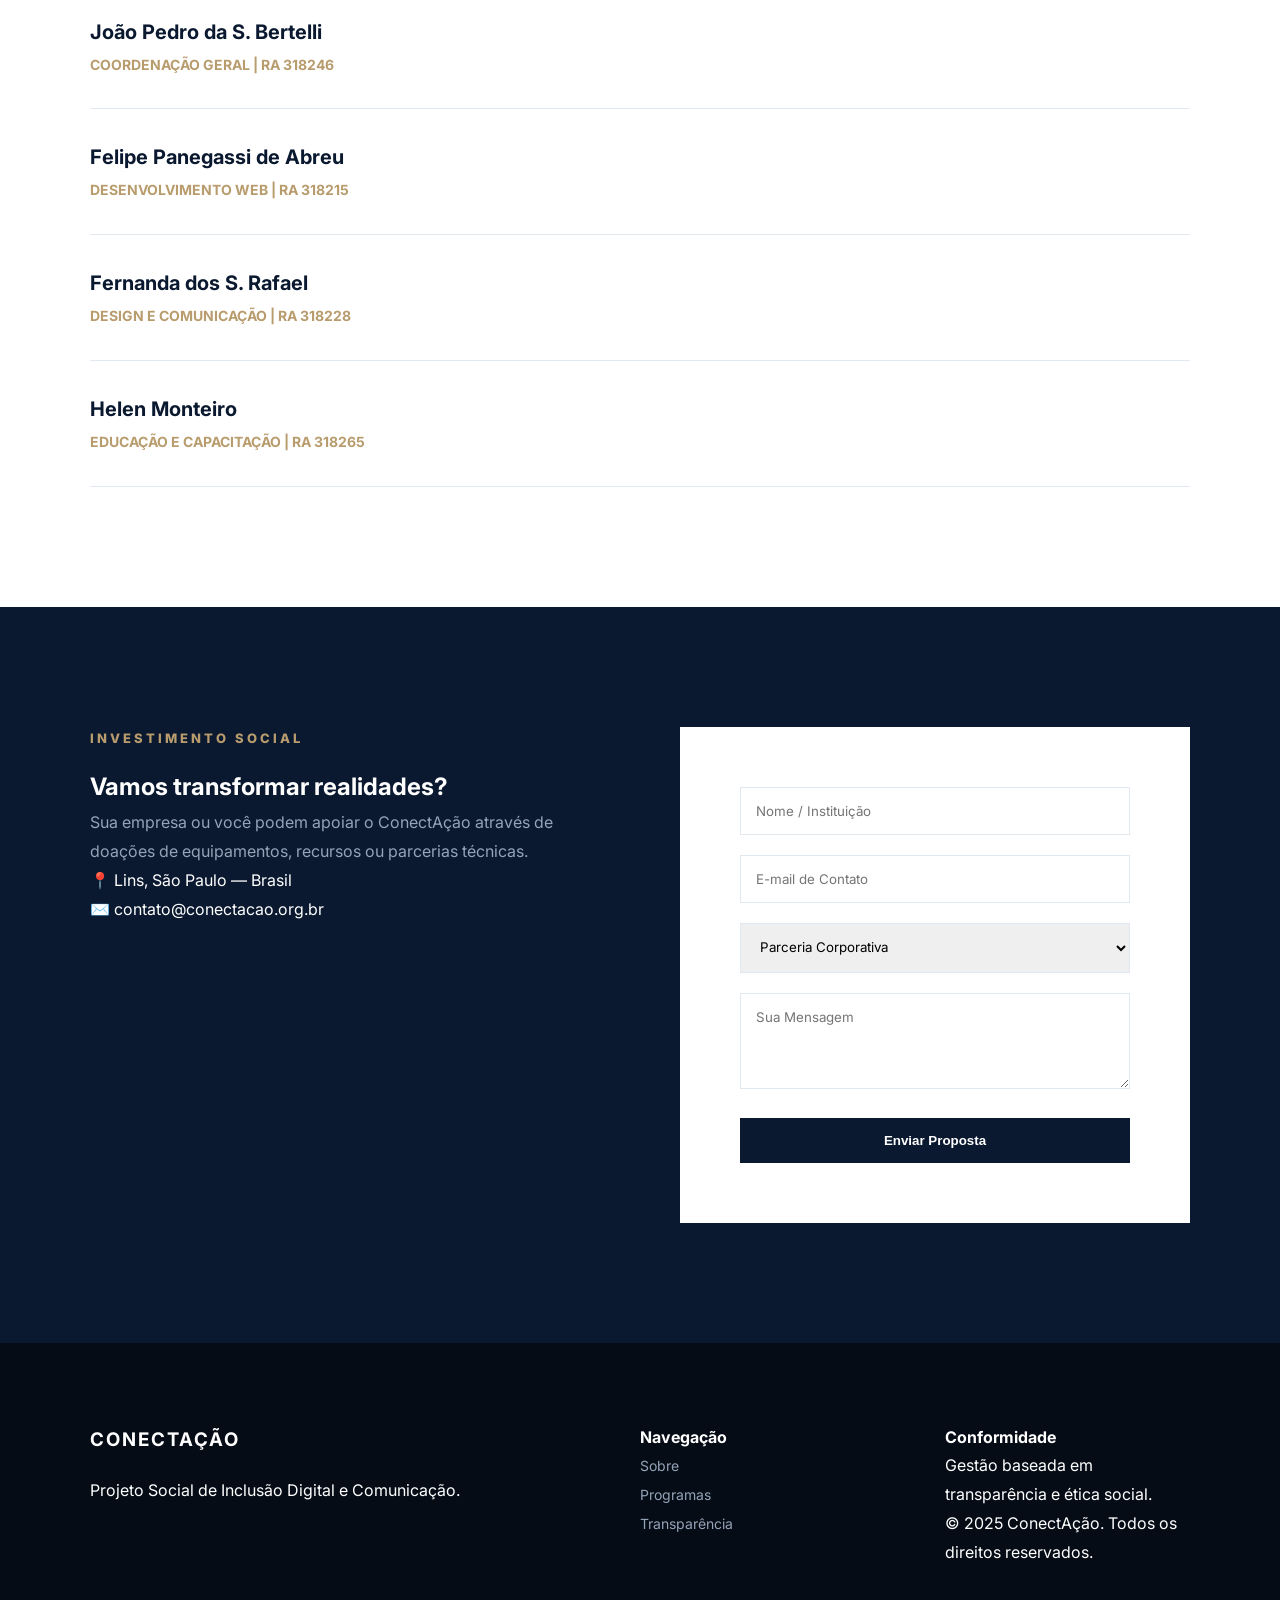
==== commit 5c358105: "feat: adiciona secao equipe e contato" ====
--- a/conectacao/Index.html
+++ b/conectacao/Index.html
@@ -133,7 +133,7 @@
         <section id="equipe" class="section-spacer">
             <div class="container">
                 <div class="section-title-line">
-                    <h2>Governança Institucional</h2>
+                    <h2>Nossa Governança Institucional</h2>
                     <p>Corpo técnico e executivo responsável pela gestão estratégica do projeto.</p>
                 </div>
                 <div class="team-list">
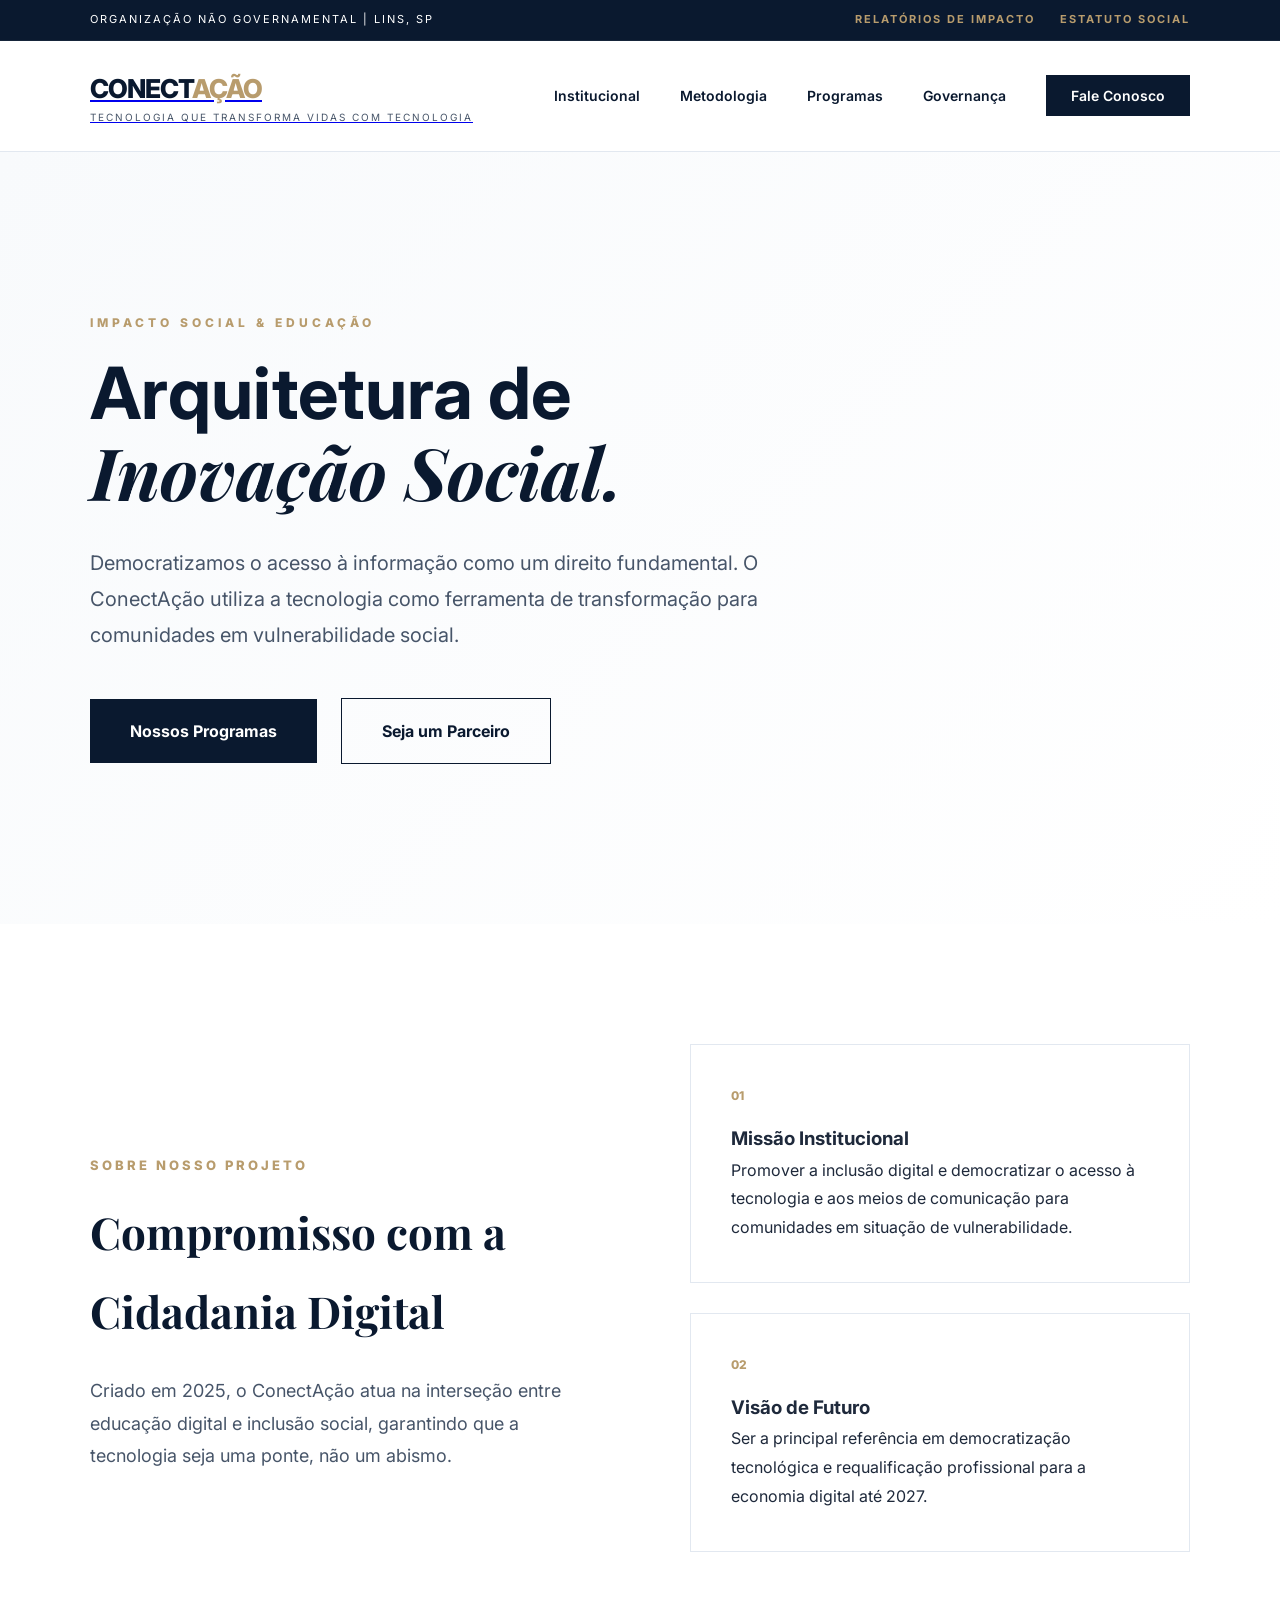
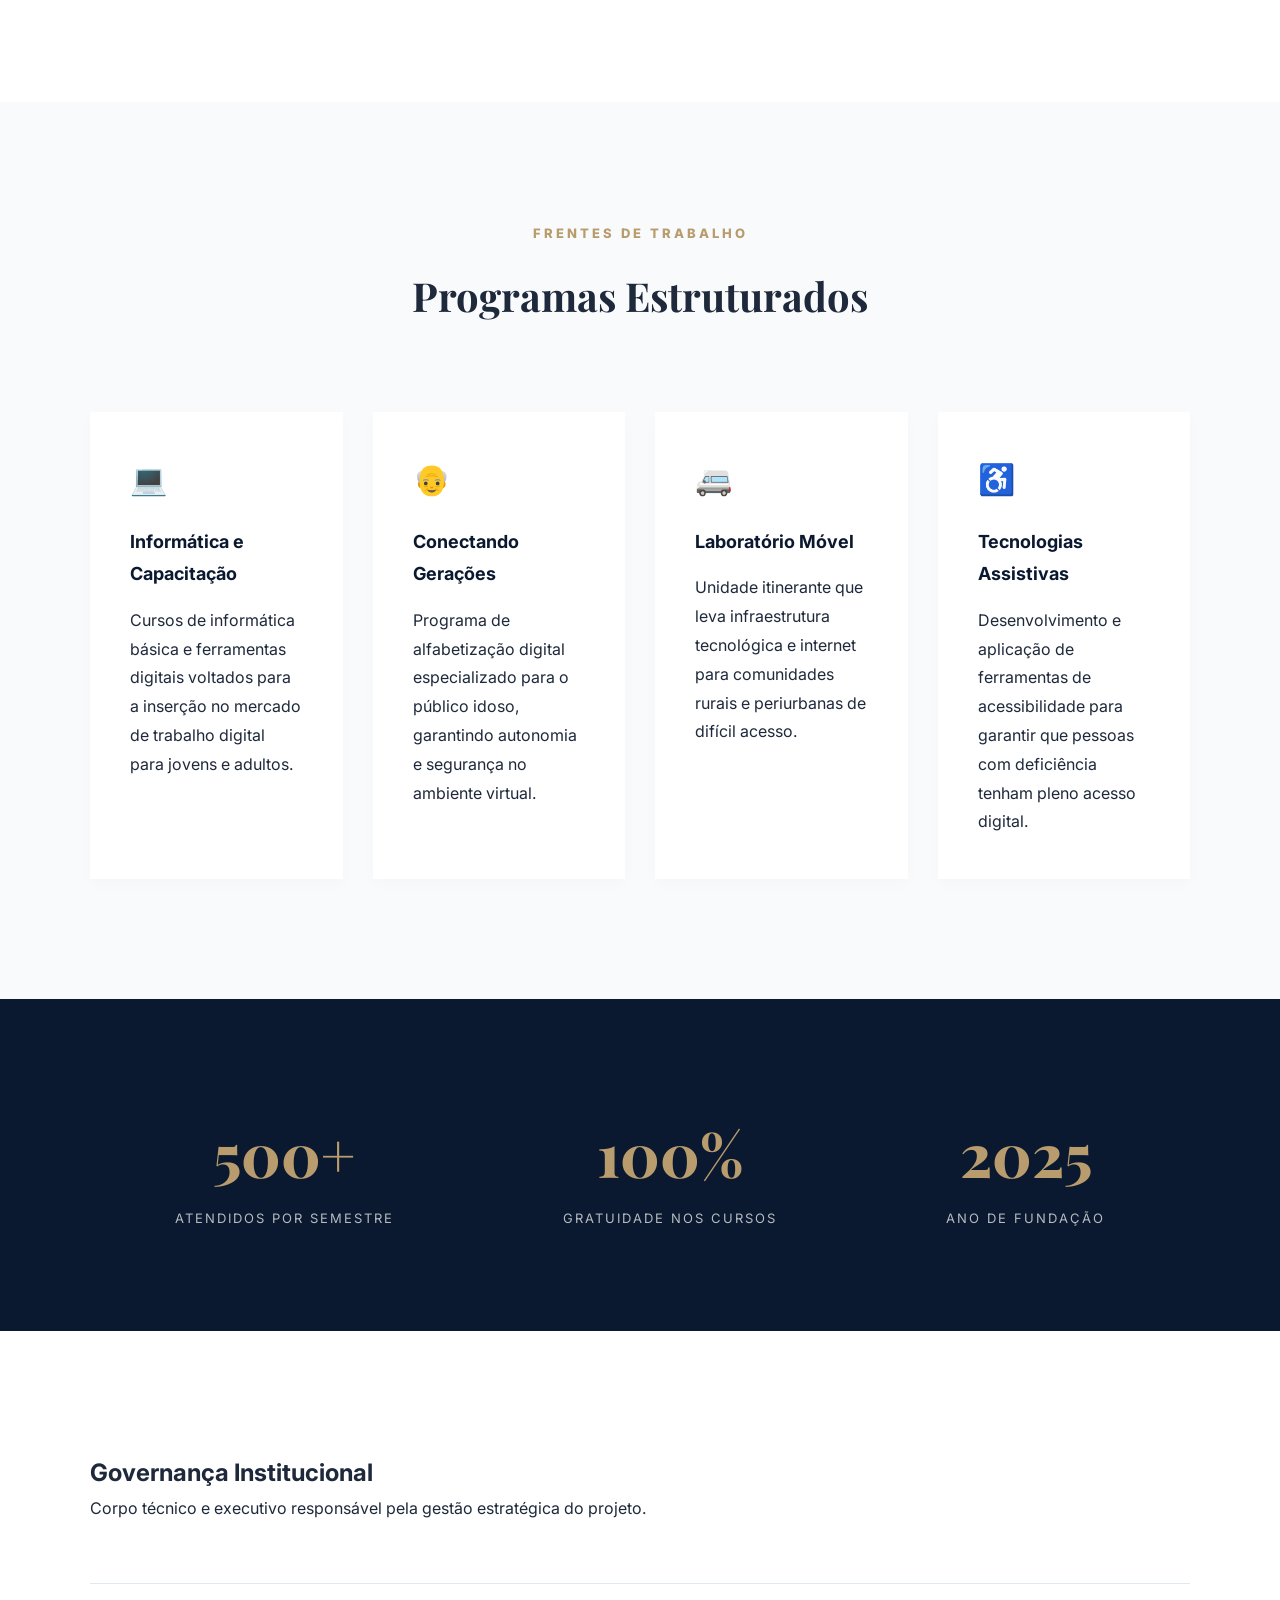
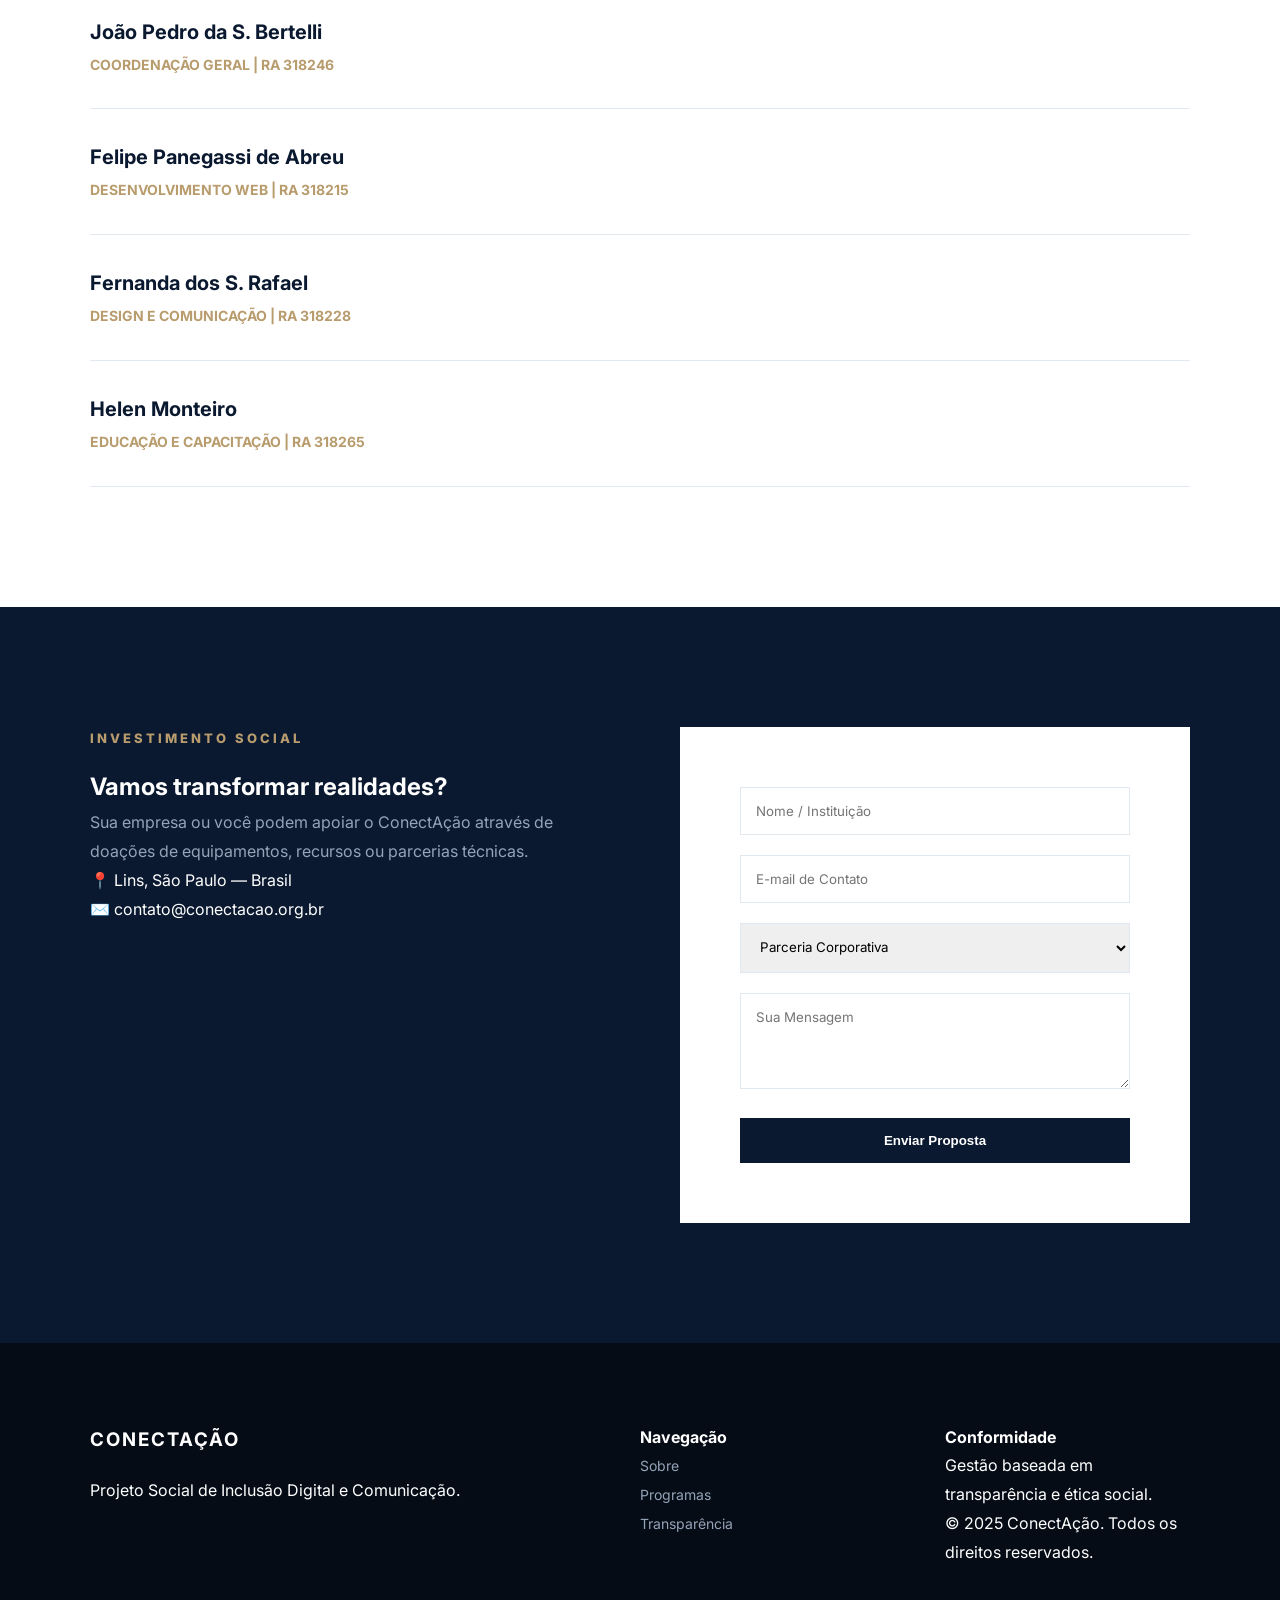
==== commit 0bb57cfe: "Merge branch 'feature-institucional'" ====
--- a/conectacao/Index.html
+++ b/conectacao/Index.html
@@ -24,7 +24,7 @@
             <div class="brand">
                 <a href="#" class="logo-group">
                     <span class="logo-main">CONECT<span>AÇÃO</span></span>
-                    <span class="logo-tagline">Tecnologia que transforma vidas</span>
+                    <span class="logo-tagline">Tecnologia que transforma vidas com tecnologia</span>
                 </a>
             </div>
             <nav class="navigation">
@@ -60,7 +60,7 @@
             <div class="container">
                 <div class="grid-2">
                     <div class="content-header">
-                        <span class="overline">Sobre o Projeto</span>
+                        <span class="overline">Sobre nosso Projeto</span>
                         <h2>Compromisso com a Cidadania Digital</h2>
                         <p class="text-lead">Criado em 2025, o ConectAção atua na interseção entre educação digital e inclusão social, garantindo que a tecnologia seja uma ponte, não um abismo.</p>
                     </div>
@@ -83,7 +83,7 @@
         <section id="programas" class="section-spacer bg-soft">
             <div class="container">
                 <div class="center-header">
-                    <span class="overline">Frentes do Trabalho</span>
+                    <span class="overline">Frentes de Trabalho</span>
                     <h2>Programas Estruturados</h2>
                 </div>
                 <div class="program-grid">
@@ -133,7 +133,7 @@
         <section id="equipe" class="section-spacer">
             <div class="container">
                 <div class="section-title-line">
-                    <h2>Nossa Governança Institucional</h2>
+                    <h2>Governança Institucional</h2>
                     <p>Corpo técnico e executivo responsável pela gestão estratégica do projeto.</p>
                 </div>
                 <div class="team-list">
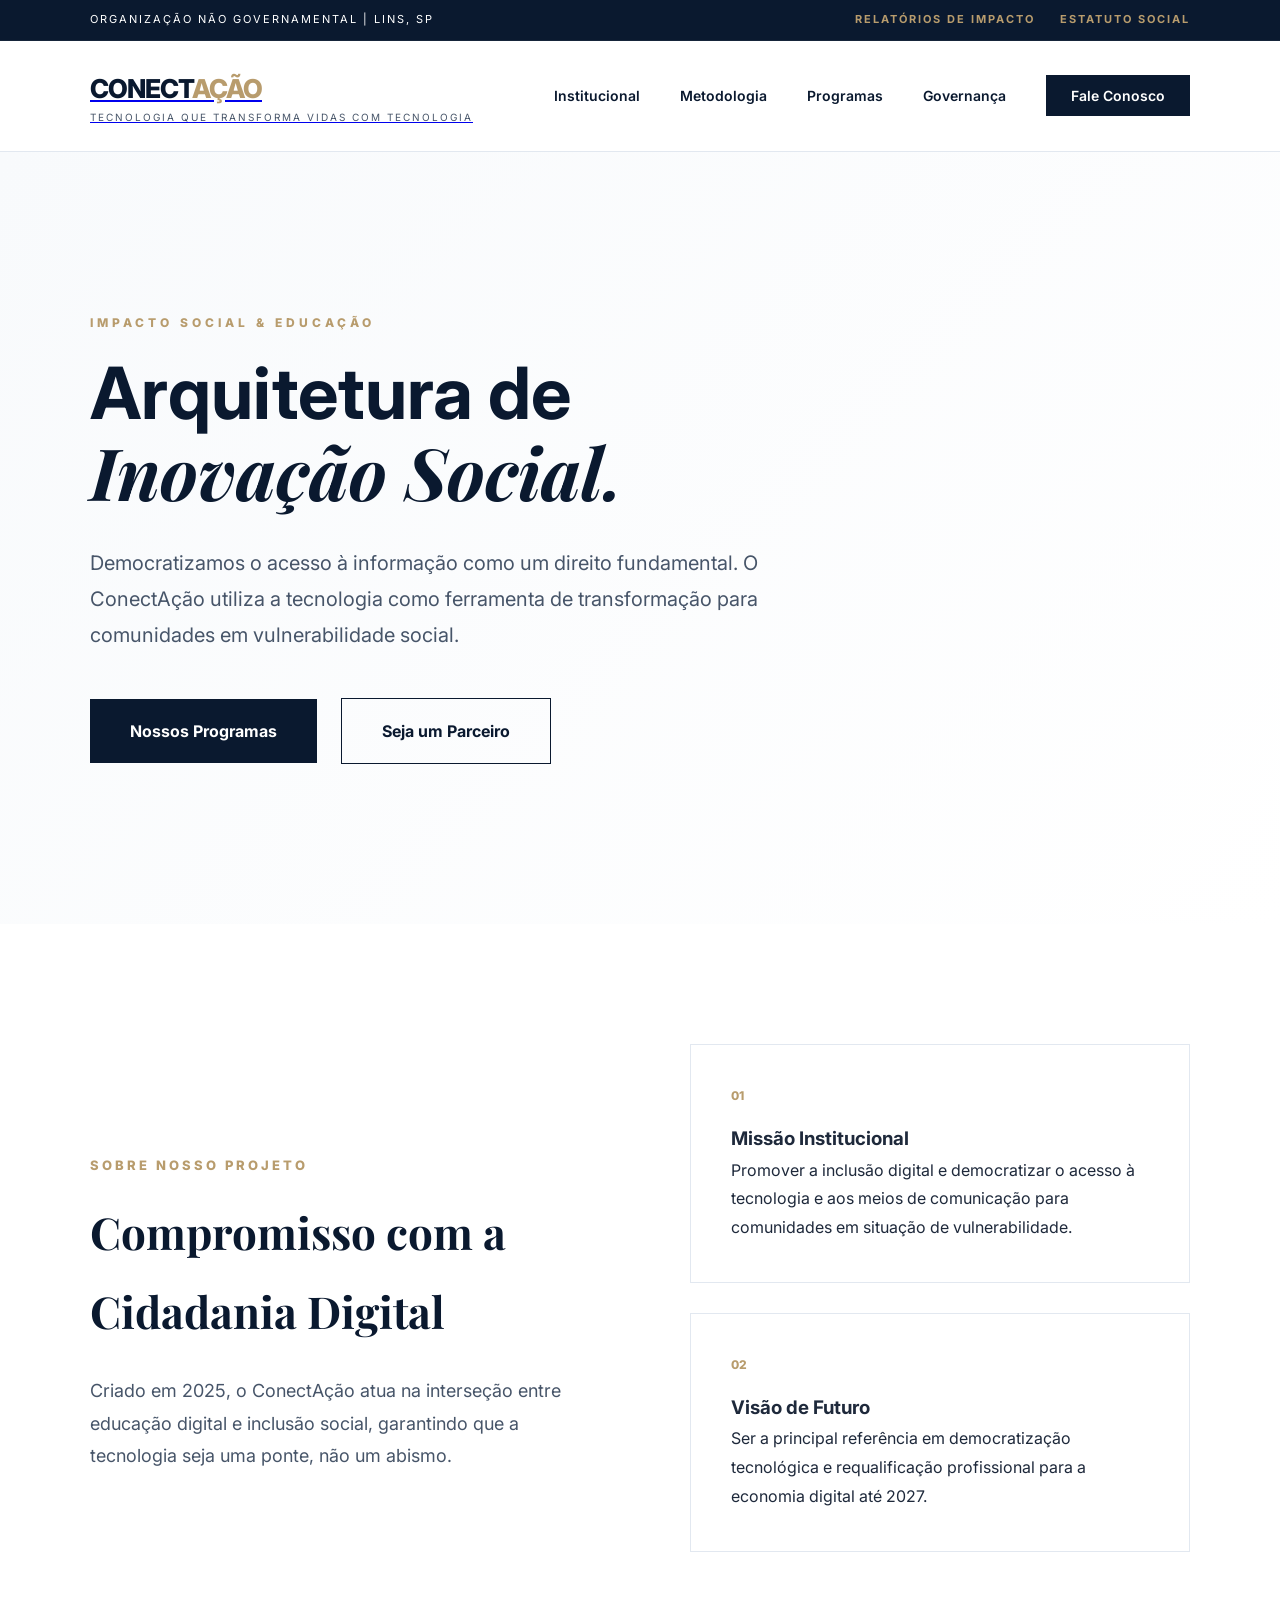
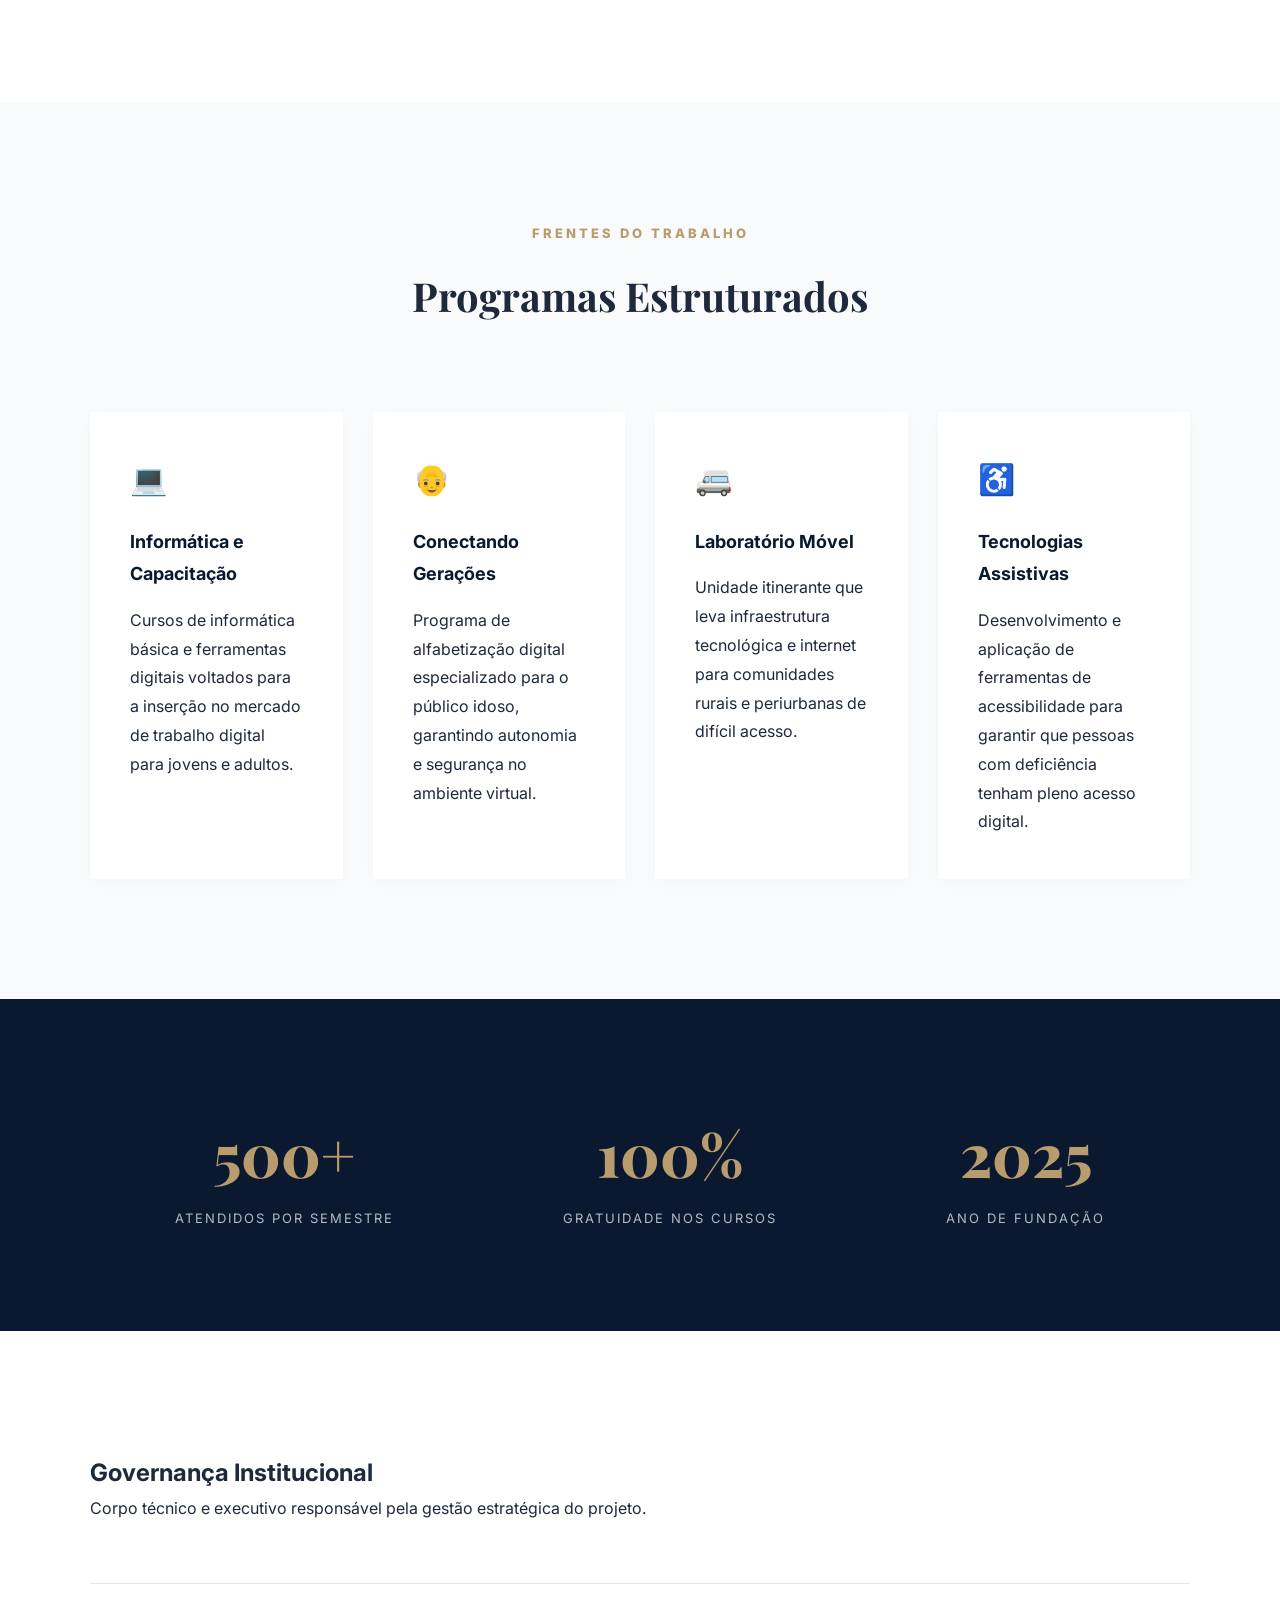
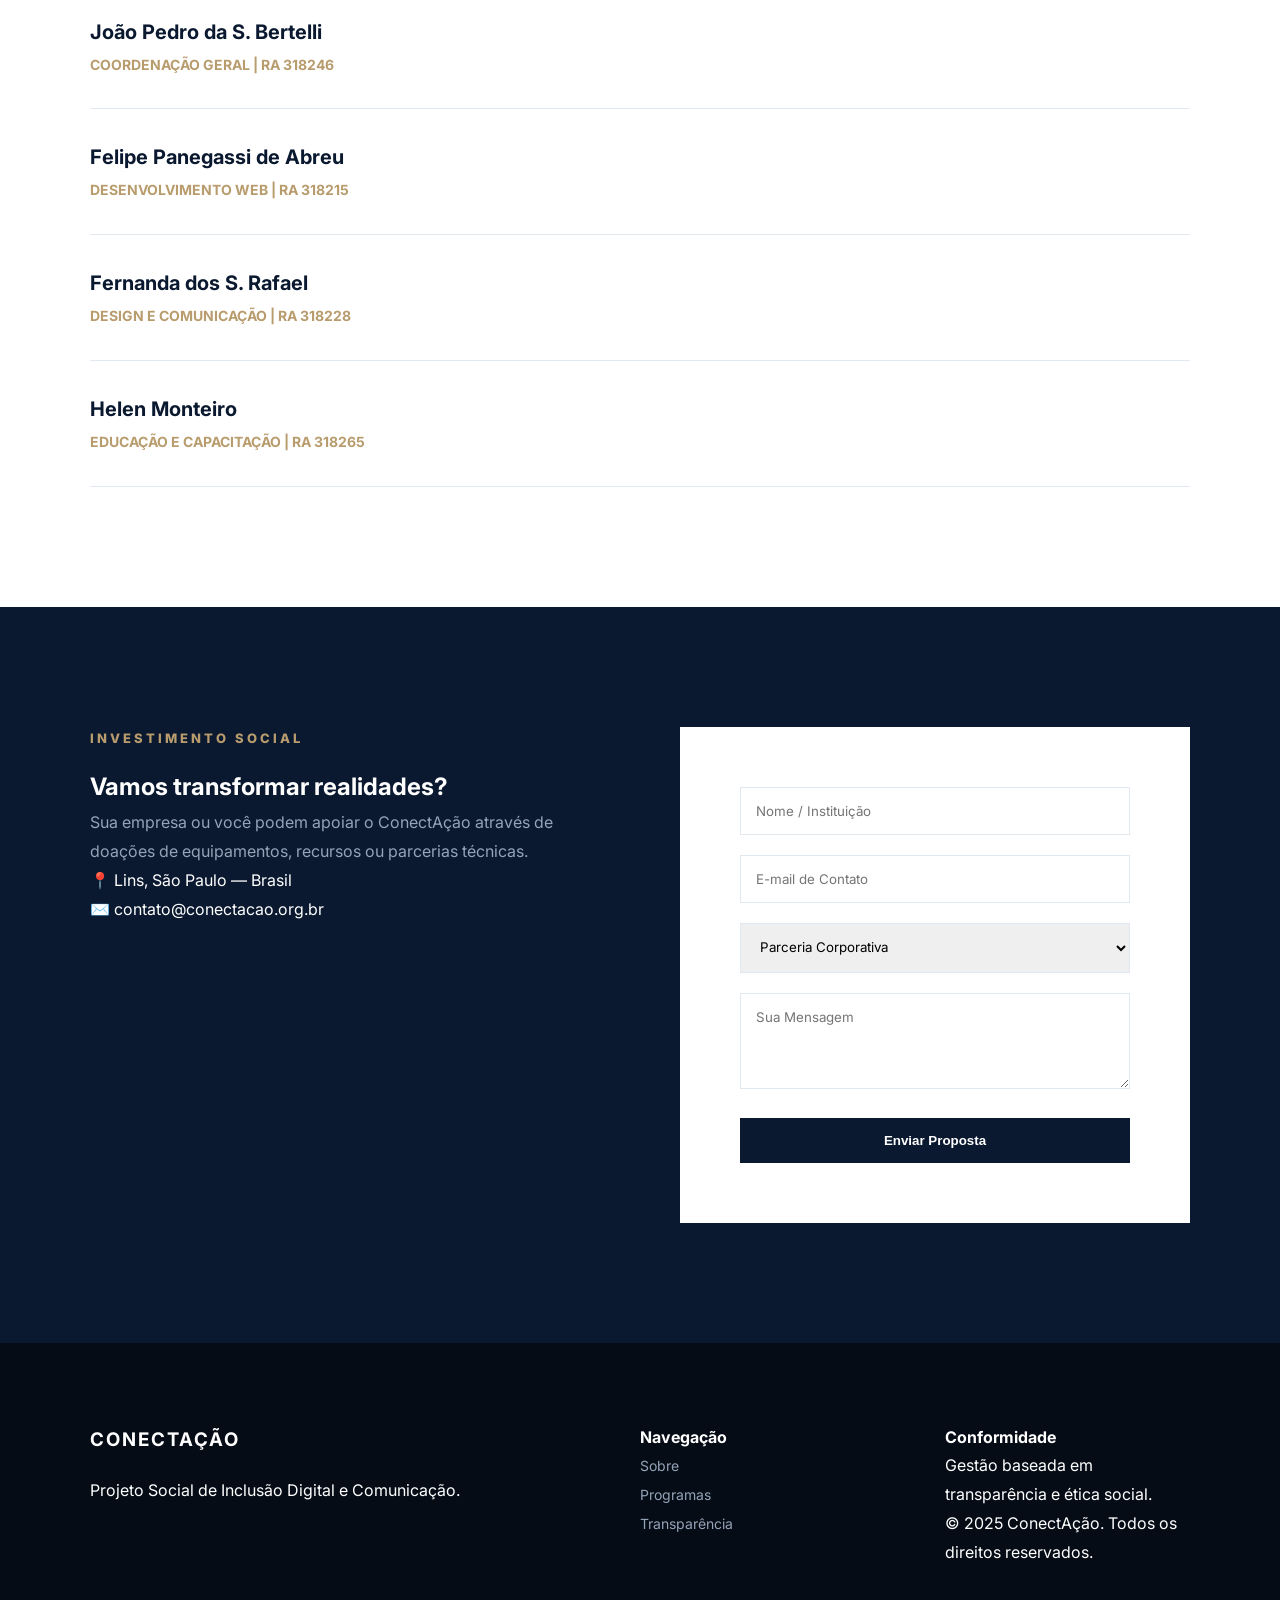
==== commit 4752dcd0: "Merge branch 'feature-programas'" ====
--- a/conectacao/Index.html
+++ b/conectacao/Index.html
@@ -83,7 +83,7 @@
         <section id="programas" class="section-spacer bg-soft">
             <div class="container">
                 <div class="center-header">
-                    <span class="overline">Frentes de Trabalho</span>
+                    <span class="overline">Frentes do Trabalho</span>
                     <h2>Programas Estruturados</h2>
                 </div>
                 <div class="program-grid">
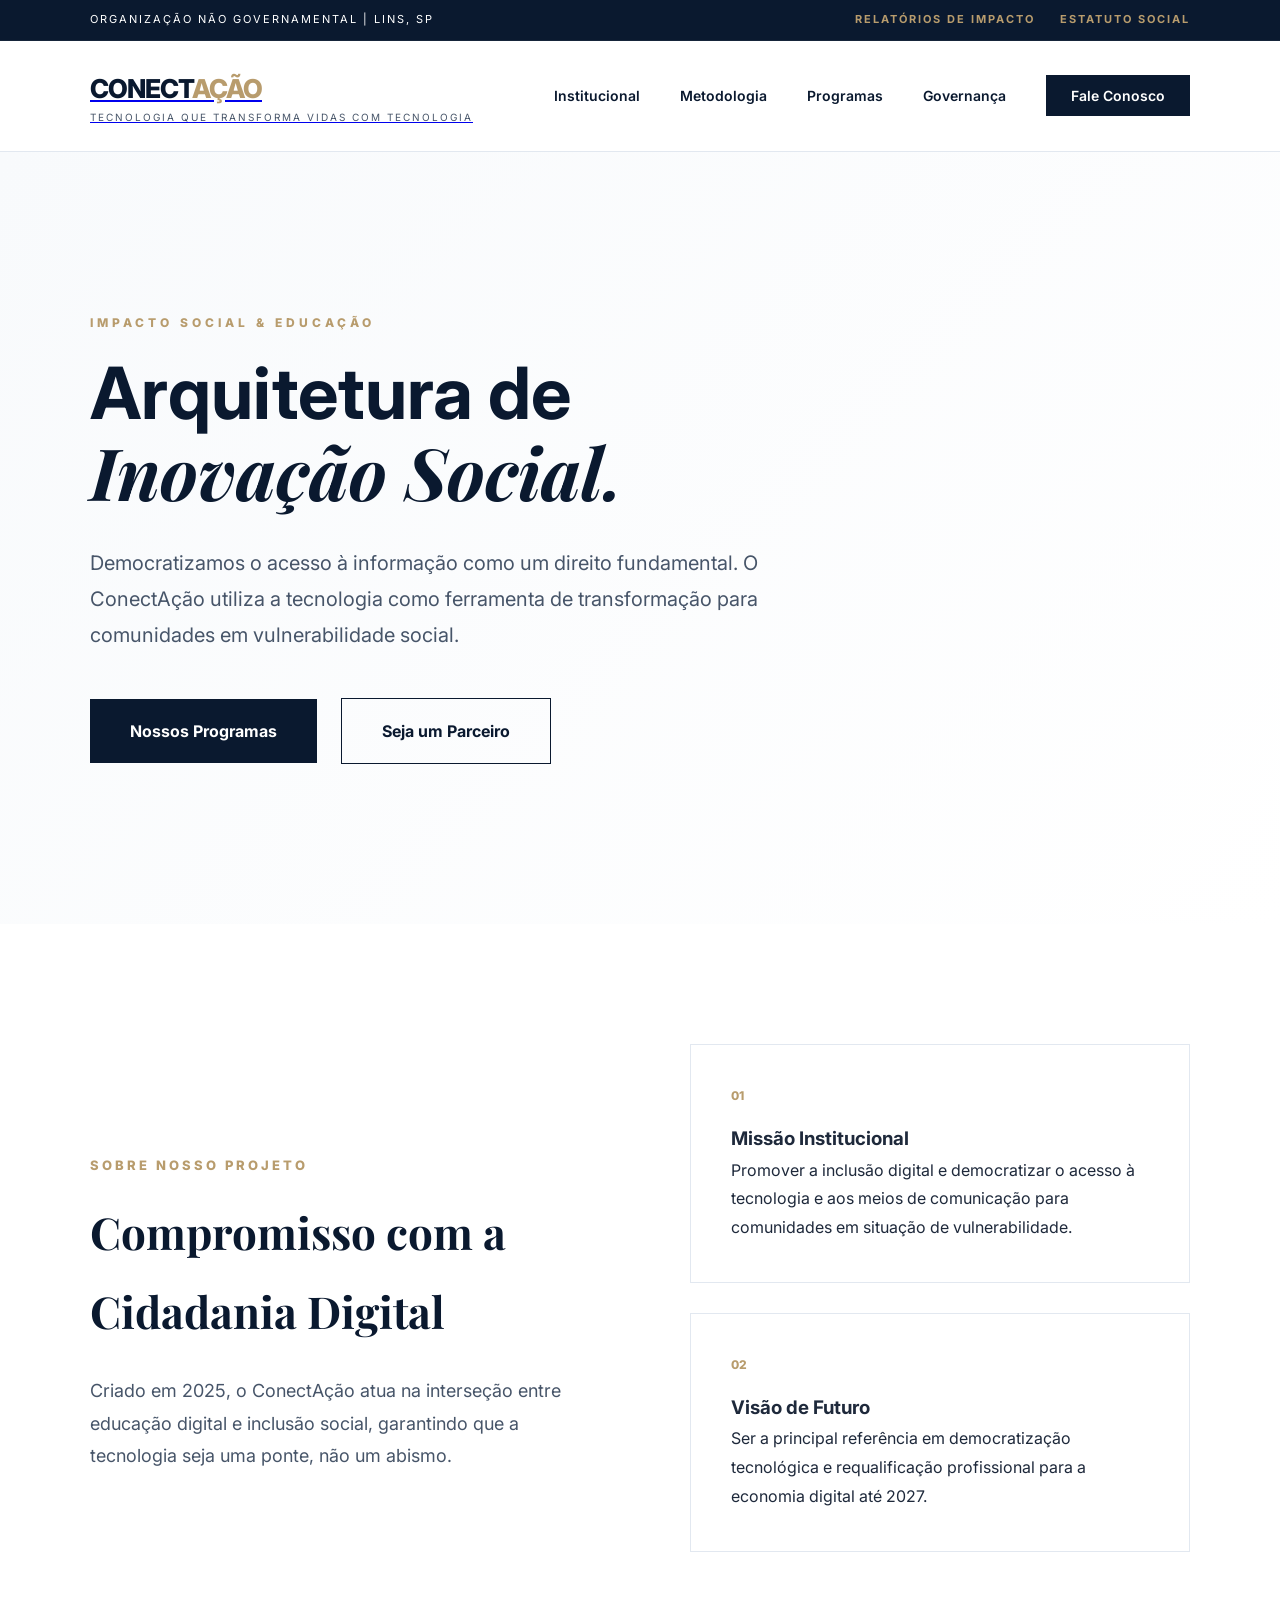
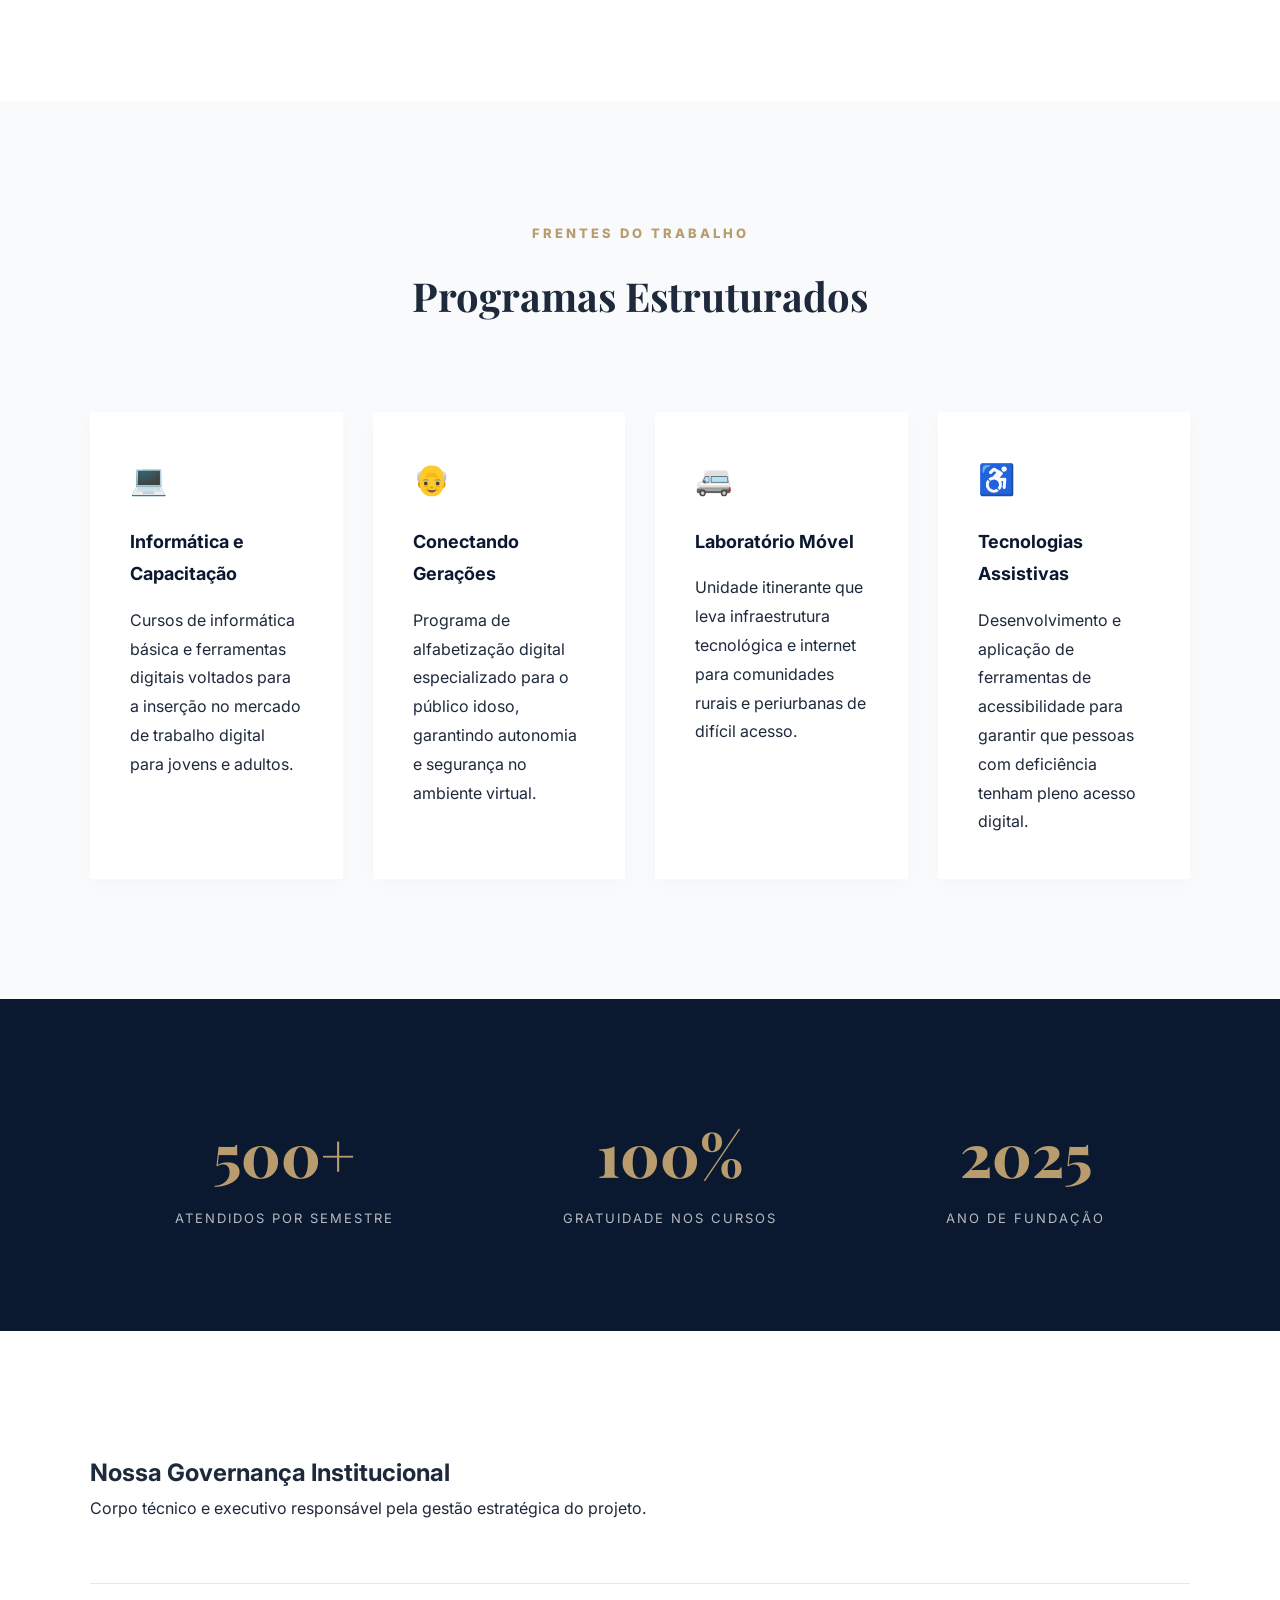
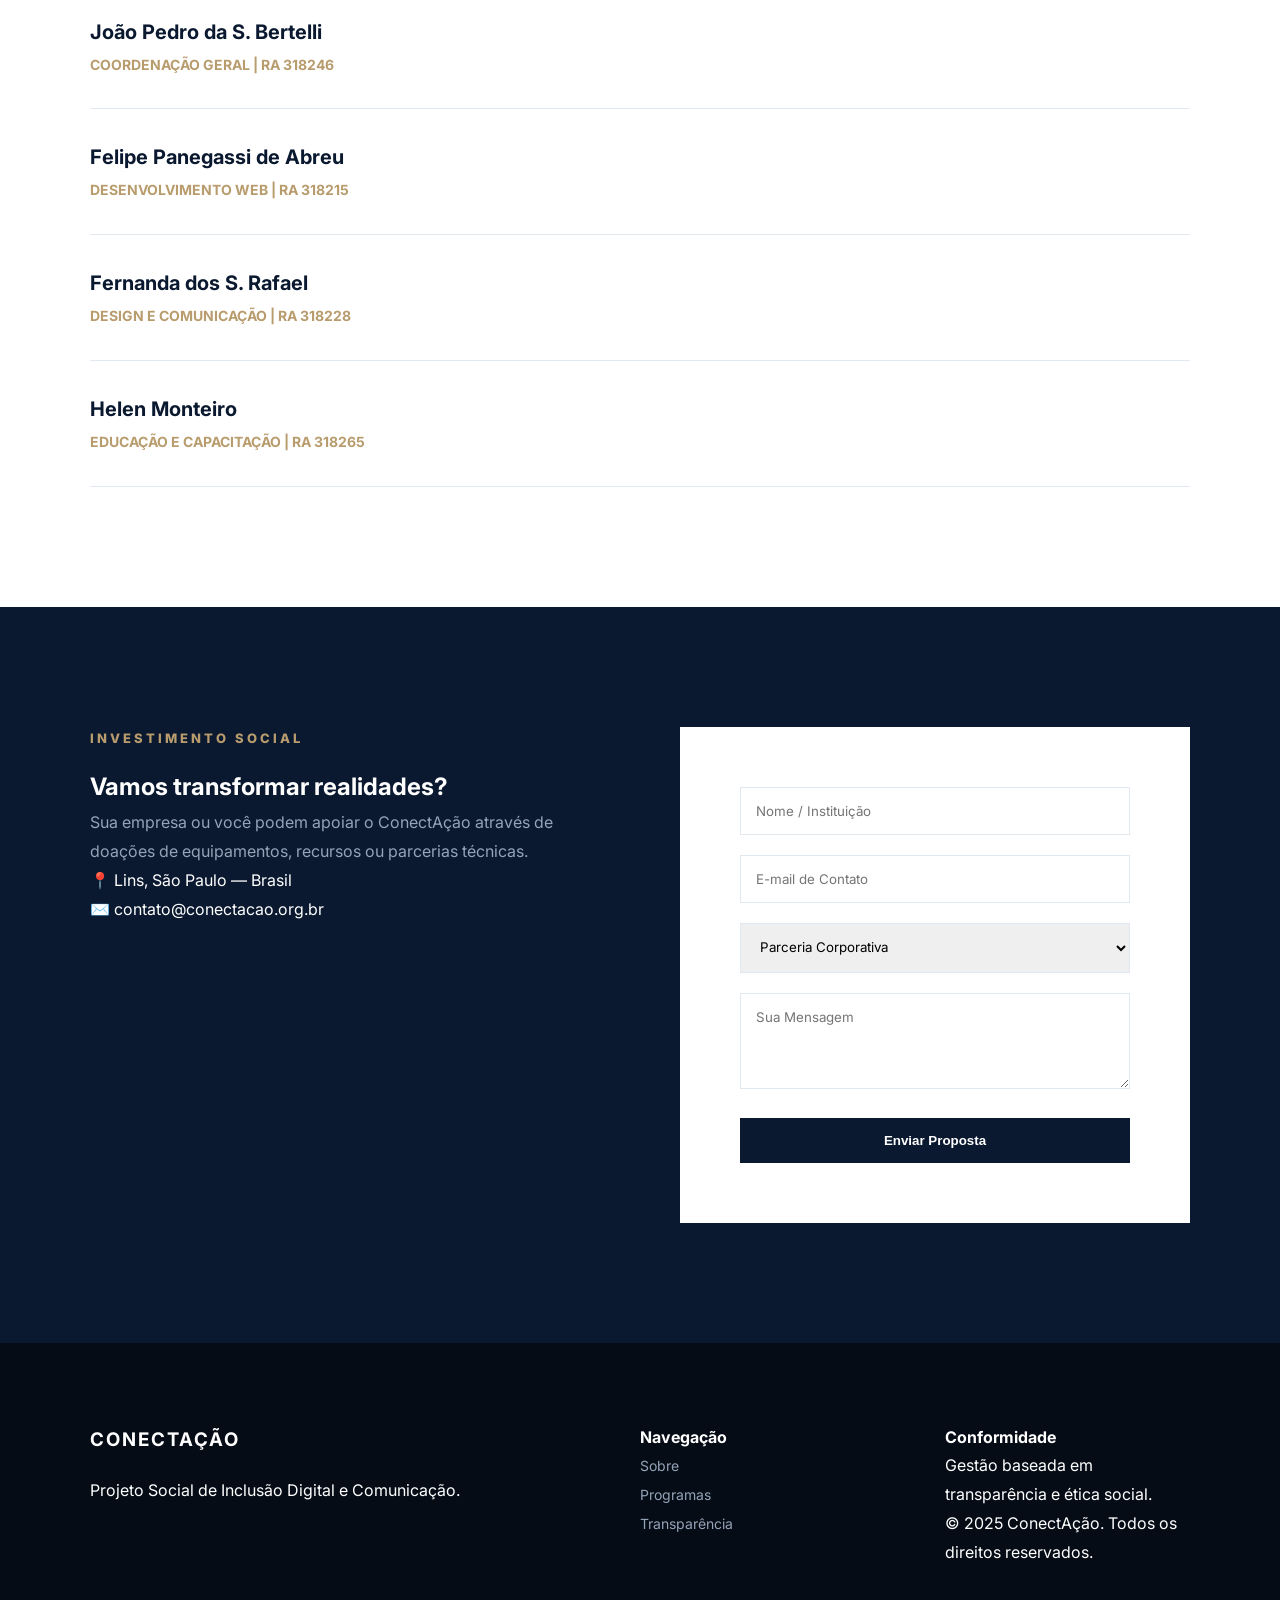
==== commit a78f8d38: "Merge branch 'feature-equipe-contato'" ====
--- a/conectacao/Index.html
+++ b/conectacao/Index.html
@@ -133,7 +133,7 @@
         <section id="equipe" class="section-spacer">
             <div class="container">
                 <div class="section-title-line">
-                    <h2>Governança Institucional</h2>
+                    <h2>Nossa Governança Institucional</h2>
                     <p>Corpo técnico e executivo responsável pela gestão estratégica do projeto.</p>
                 </div>
                 <div class="team-list">
